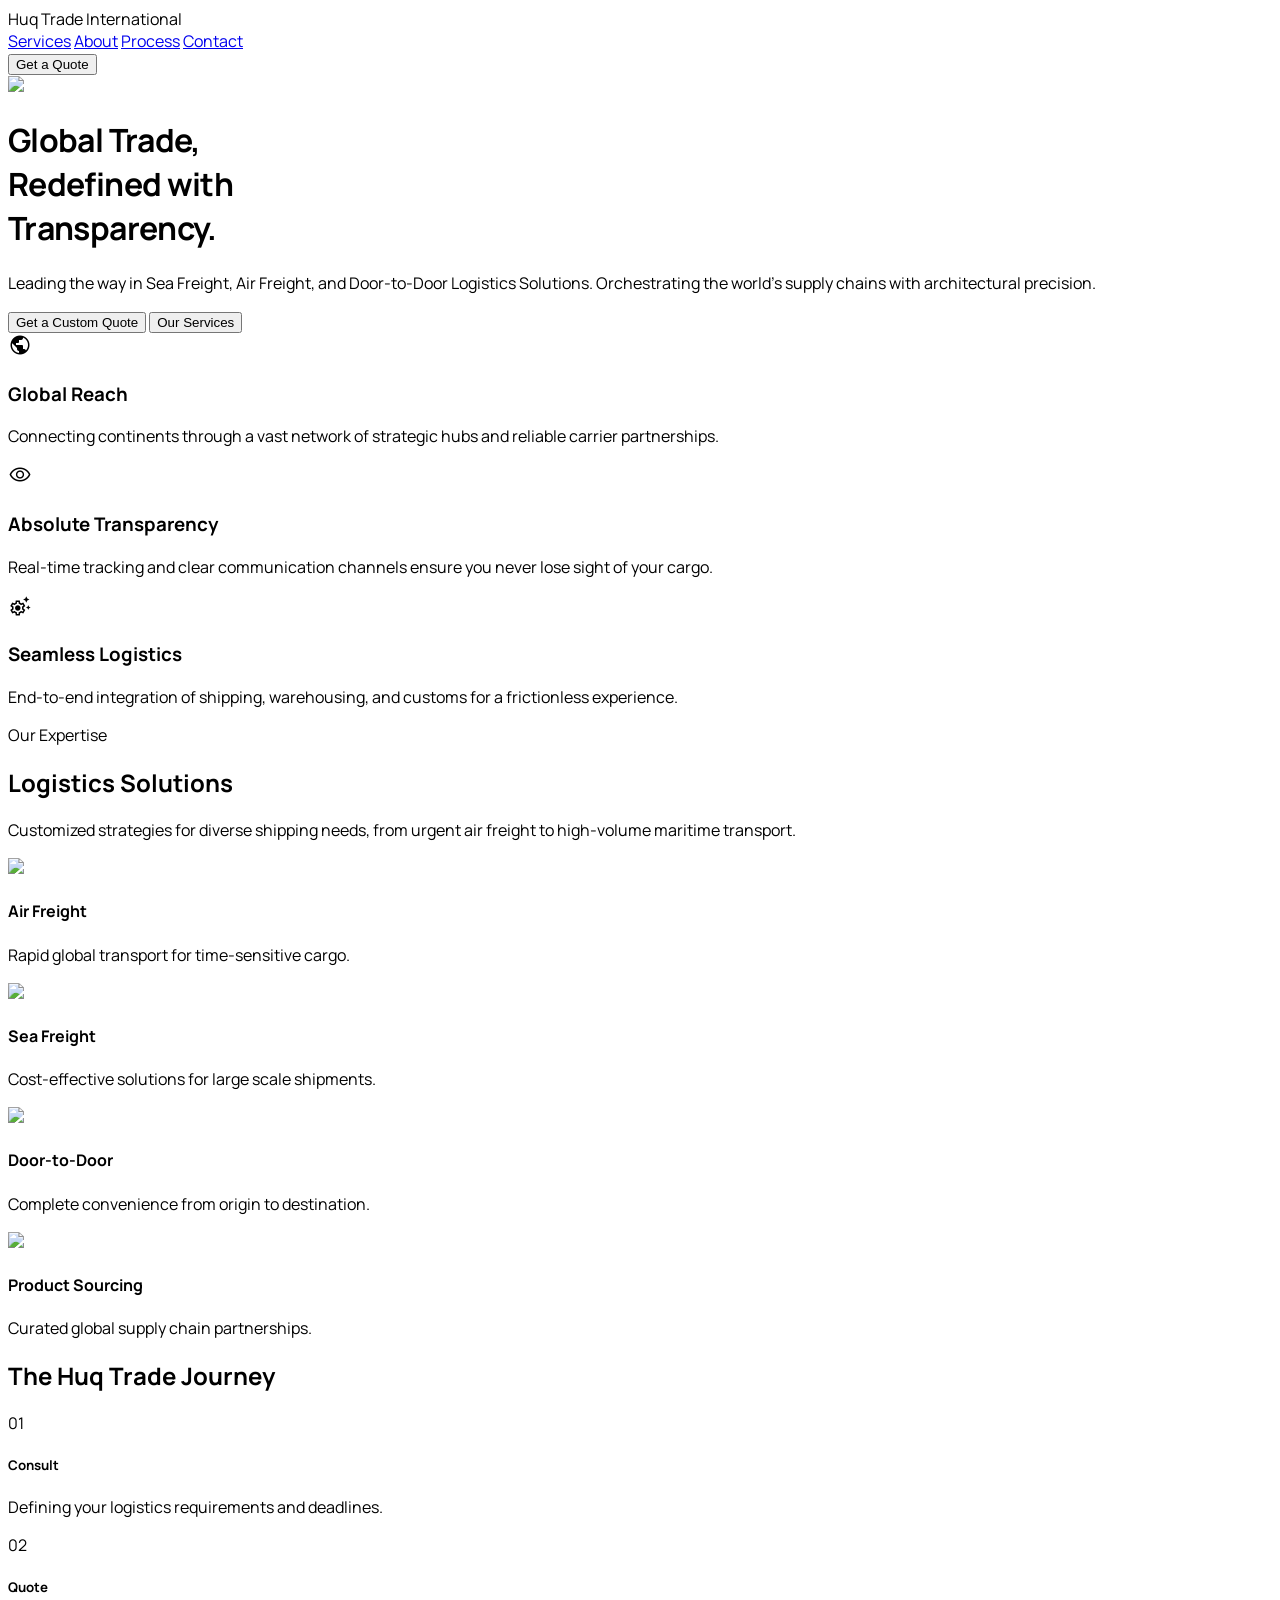
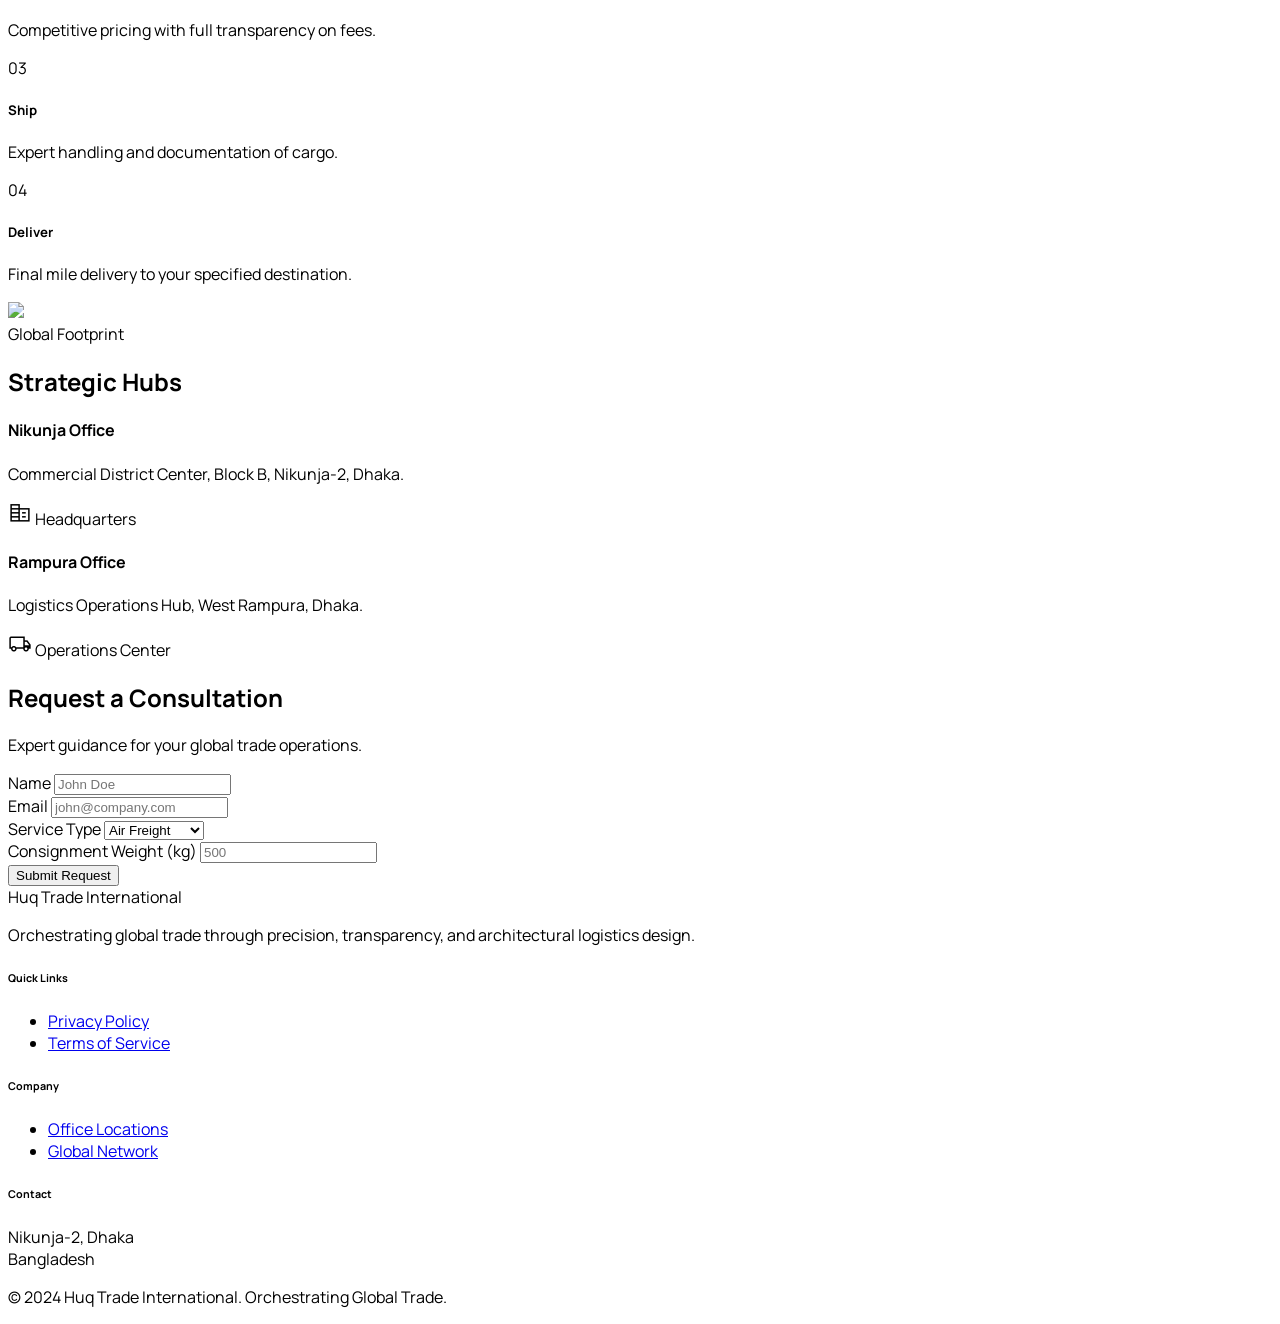
==== index.html @ 424cabda "renamed to index file" ====
<!DOCTYPE html>

<html class="light" lang="en"><head>
<meta charset="utf-8"/>
<meta content="width=device-width, initial-scale=1.0" name="viewport"/>
<title>Huq Trade International | Global Logistics &amp; Trading Solutions</title>
<link href="https://fonts.googleapis.com/css2?family=Manrope:wght@200;300;400;500;600;700;800&amp;display=swap" rel="stylesheet"/>
<link href="https://fonts.googleapis.com/css2?family=Material+Symbols+Outlined:wght,FILL@100..700,0..1&amp;display=swap" rel="stylesheet"/>
<link href="https://fonts.googleapis.com/css2?family=Material+Symbols+Outlined:wght,FILL@100..700,0..1&amp;display=swap" rel="stylesheet"/>
<script src="https://cdn.tailwindcss.com?plugins=forms,container-queries"></script>
<script id="tailwind-config">
        tailwind.config = {
            darkMode: "class",
            theme: {
                extend: {
                    "colors": {
                        "surface-bright": "#f6fafe",
                        "inverse-on-surface": "#edf1f5",
                        "secondary-fixed-dim": "#b9c7df",
                        "on-secondary": "#ffffff",
                        "surface-container-low": "#f0f4f8",
                        "on-background": "#171c1f",
                        "surface": "#f6fafe",
                        "outline-variant": "#c4c6cd",
                        "error-container": "#ffdad6",
                        "tertiary-fixed-dim": "#f7be1d",
                        "on-primary-fixed": "#071d31",
                        "on-tertiary-fixed-variant": "#5a4300",
                        "primary-fixed": "#d1e4ff",
                        "on-error-container": "#93000a",
                        "surface-container-high": "#e4e9ed",
                        "on-primary-fixed-variant": "#35485e",
                        "on-primary-container": "#72869e",
                        "surface-container": "#eaeef2",
                        "outline": "#74777d",
                        "secondary-fixed": "#d5e3fc",
                        "on-secondary-fixed-variant": "#3a485b",
                        "inverse-primary": "#b4c8e3",
                        "on-tertiary": "#ffffff",
                        "surface-dim": "#d6dade",
                        "on-surface-variant": "#43474d",
                        "primary": "#001529",
                        "surface-container-highest": "#dfe3e7",
                        "surface-variant": "#dfe3e7",
                        "secondary-container": "#d5e3fc",
                        "inverse-surface": "#2c3134",
                        "on-tertiary-container": "#a67e00",
                        "on-surface": "#171c1f",
                        "on-secondary-container": "#57657a",
                        "tertiary": "#f7be1d",
                        "on-error": "#ffffff",
                        "on-tertiary-fixed": "#251a00",
                        "tertiary-fixed": "#ffdf9a",
                        "surface-tint": "#4d6077",
                        "primary-container": "#071d31",
                        "tertiary-container": "#251a00",
                        "on-primary": "#ffffff",
                        "on-secondary-fixed": "#0d1c2e",
                        "primary-fixed-dim": "#b4c8e3",
                        "surface-container-lowest": "#ffffff",
                        "secondary": "#515f74",
                        "background": "#f6fafe",
                        "error": "#ba1a1a"
                    },
                    "borderRadius": {
                        "DEFAULT": "0.125rem",
                        "lg": "0.25rem",
                        "xl": "0.5rem",
                        "full": "0.75rem"
                    },
                    "fontFamily": {
                        "headline": ["Manrope"],
                        "body": ["Manrope"],
                        "label": ["Manrope"]
                    }
                },
            },
        }
    </script>
<style>
        body { font-family: 'Manrope', sans-serif; }
        .material-symbols-outlined {
            font-variation-settings: 'FILL' 0, 'wght' 300, 'GRAD' 0, 'opsz' 24;
        }
        .perspective-text {
            letter-spacing: -0.02em;
        }
        .glass-nav {
            backdrop-filter: blur(12px);
            -webkit-backdrop-filter: blur(12px);
        }
    </style>
</head>
<body class="bg-surface text-on-surface">
<!-- Top Navigation Bar -->
<nav class="fixed top-0 w-full z-50 bg-[#f6fafe]/80 backdrop-blur-md">
<div class="flex justify-between items-center px-12 py-4 w-full max-w-screen-2xl mx-auto">
<div class="text-xl font-bold tracking-tighter text-[#001529]">
                Huq Trade International
            </div>
<div class="hidden md:flex items-center gap-10">
<a class="font-manrope tracking-tight font-bold text-sm text-[#001529] border-b-2 border-[#f7be1d] pb-1" href="#">Services</a>
<a class="font-manrope tracking-tight font-medium text-sm text-[#43474d] hover:text-[#001529] transition-colors duration-300" href="#">About</a>
<a class="font-manrope tracking-tight font-medium text-sm text-[#43474d] hover:text-[#001529] transition-colors duration-300" href="#">Process</a>
<a class="font-manrope tracking-tight font-medium text-sm text-[#43474d] hover:text-[#001529] transition-colors duration-300" href="#">Contact</a>
</div>
<button class="bg-primary text-on-primary px-6 py-2.5 rounded-lg text-sm font-bold tracking-tight scale-95 active:opacity-80 transition-transform">
                Get a Quote
            </button>
</div>
</nav>
<!-- Hero Section -->
<header class="relative min-h-screen flex items-center pt-20 overflow-hidden bg-surface">
<div class="absolute inset-0 z-0">
<img class="w-full h-full object-cover opacity-15 grayscale" data-alt="wide-angle aerial view of a massive white cargo ship moving through calm turquoise ocean waters, minimalist composition with bright natural light" src="https://lh3.googleusercontent.com/aida-public/[base64]"/>
</div>
<div class="relative z-10 max-w-screen-2xl mx-auto px-12 w-full grid grid-cols-1 md:grid-cols-12 gap-8">
<div class="md:col-span-8">
<h1 class="text-6xl md:text-8xl font-extrabold text-primary perspective-text leading-[1.05] mb-8">
                    Global Trade,<br/>Redefined with<br/><span class="text-tertiary">Transparency.</span>
</h1>
<p class="text-xl text-on-surface-variant max-w-2xl font-light mb-12 leading-relaxed">
                    Leading the way in Sea Freight, Air Freight, and Door-to-Door Logistics Solutions. Orchestrating the world's supply chains with architectural precision.
                </p>
<div class="flex flex-wrap gap-4">
<button class="bg-primary text-on-primary px-8 py-4 rounded-lg font-bold text-sm tracking-widest uppercase hover:opacity-90 transition-all">
                        Get a Custom Quote
                    </button>
<button class="bg-surface-container-highest text-primary px-8 py-4 rounded-lg font-bold text-sm tracking-widest uppercase hover:bg-surface-container-high transition-all">
                        Our Services
                    </button>
</div>
</div>
</div>
</header>
<!-- Value Propositions -->
<section class="py-24 bg-surface-container-low">
<div class="max-w-screen-2xl mx-auto px-12">
<div class="grid grid-cols-1 md:grid-cols-3 gap-1">
<div class="bg-surface-container-lowest p-12 group hover:bg-surface-bright transition-colors duration-500">
<span class="material-symbols-outlined text-4xl text-tertiary mb-6" data-icon="public">public</span>
<h3 class="text-2xl font-bold text-primary mb-4">Global Reach</h3>
<p class="text-on-surface-variant font-light leading-relaxed">Connecting continents through a vast network of strategic hubs and reliable carrier partnerships.</p>
</div>
<div class="bg-surface-container-lowest p-12 group hover:bg-surface-bright transition-colors duration-500 border-x border-outline-variant/10">
<span class="material-symbols-outlined text-4xl text-tertiary mb-6" data-icon="visibility">visibility</span>
<h3 class="text-2xl font-bold text-primary mb-4">Absolute Transparency</h3>
<p class="text-on-surface-variant font-light leading-relaxed">Real-time tracking and clear communication channels ensure you never lose sight of your cargo.</p>
</div>
<div class="bg-surface-container-lowest p-12 group hover:bg-surface-bright transition-colors duration-500">
<span class="material-symbols-outlined text-4xl text-tertiary mb-6" data-icon="settings_suggest">settings_suggest</span>
<h3 class="text-2xl font-bold text-primary mb-4">Seamless Logistics</h3>
<p class="text-on-surface-variant font-light leading-relaxed">End-to-end integration of shipping, warehousing, and customs for a frictionless experience.</p>
</div>
</div>
</div>
</section>
<!-- Services Grid -->
<section class="py-32 bg-surface">
<div class="max-w-screen-2xl mx-auto px-12">
<div class="flex flex-col md:flex-row justify-between items-end mb-20 gap-8">
<div>
<span class="text-tertiary font-bold tracking-[0.2em] text-xs uppercase mb-4 block">Our Expertise</span>
<h2 class="text-5xl font-black text-primary tracking-tighter">Logistics Solutions</h2>
</div>
<p class="max-w-md text-on-surface-variant font-light">Customized strategies for diverse shipping needs, from urgent air freight to high-volume maritime transport.</p>
</div>
<div class="grid grid-cols-1 md:grid-cols-4 gap-6">
<!-- Air Freight -->
<div class="group relative overflow-hidden bg-surface-container-low rounded-lg h-[450px]">
<img class="absolute inset-0 w-full h-full object-cover transition-transform duration-700 group-hover:scale-110" data-alt="close-up of a commercial cargo airplane tail on a sunny tarmac with blue sky and soft lens flare" src="https://lh3.googleusercontent.com/aida-public/[base64]"/>
<div class="absolute inset-0 bg-gradient-to-t from-primary/90 via-primary/20 to-transparent p-8 flex flex-col justify-end">
<h4 class="text-2xl font-bold text-white mb-2">Air Freight</h4>
<p class="text-white/70 text-sm font-light mb-4">Rapid global transport for time-sensitive cargo.</p>
<div class="h-1 w-0 bg-tertiary transition-all duration-500 group-hover:w-full"></div>
</div>
</div>
<!-- Sea Freight -->
<div class="group relative overflow-hidden bg-surface-container-low rounded-lg h-[450px]">
<img class="absolute inset-0 w-full h-full object-cover transition-transform duration-700 group-hover:scale-110" data-alt="neatly stacked colorful shipping containers at a port under bright afternoon sunlight" src="https://lh3.googleusercontent.com/aida-public/[base64]"/>
<div class="absolute inset-0 bg-gradient-to-t from-primary/90 via-primary/20 to-transparent p-8 flex flex-col justify-end">
<h4 class="text-2xl font-bold text-white mb-2">Sea Freight</h4>
<p class="text-white/70 text-sm font-light mb-4">Cost-effective solutions for large scale shipments.</p>
<div class="h-1 w-0 bg-tertiary transition-all duration-500 group-hover:w-full"></div>
</div>
</div>
<!-- Door-to-Door -->
<div class="group relative overflow-hidden bg-surface-container-low rounded-lg h-[450px]">
<img class="absolute inset-0 w-full h-full object-cover transition-transform duration-700 group-hover:scale-110" data-alt="clean white delivery truck driving on an open highway during sunrise with long shadows" src="https://lh3.googleusercontent.com/aida-public/[base64]"/>
<div class="absolute inset-0 bg-gradient-to-t from-primary/90 via-primary/20 to-transparent p-8 flex flex-col justify-end">
<h4 class="text-2xl font-bold text-white mb-2">Door-to-Door</h4>
<p class="text-white/70 text-sm font-light mb-4">Complete convenience from origin to destination.</p>
<div class="h-1 w-0 bg-tertiary transition-all duration-500 group-hover:w-full"></div>
</div>
</div>
<!-- Product Sourcing -->
<div class="group relative overflow-hidden bg-surface-container-low rounded-lg h-[450px]">
<img class="absolute inset-0 w-full h-full object-cover transition-transform duration-700 group-hover:scale-110" data-alt="neatly organized industrial warehouse with high shelves and soft overhead lighting" src="https://lh3.googleusercontent.com/aida-public/[base64]"/>
<div class="absolute inset-0 bg-gradient-to-t from-primary/90 via-primary/20 to-transparent p-8 flex flex-col justify-end">
<h4 class="text-2xl font-bold text-white mb-2">Product Sourcing</h4>
<p class="text-white/70 text-sm font-light mb-4">Curated global supply chain partnerships.</p>
<div class="h-1 w-0 bg-tertiary transition-all duration-500 group-hover:w-full"></div>
</div>
</div>
</div>
</div>
</section>
<!-- Process Section -->
<section class="py-32 bg-surface-container-low">
<div class="max-w-screen-2xl mx-auto px-12">
<h2 class="text-4xl font-black text-primary mb-16 text-center">The Huq Trade Journey</h2>
<div class="relative grid grid-cols-1 md:grid-cols-4 gap-8">
<!-- Step 1 -->
<div class="relative z-10 text-center">
<div class="w-16 h-16 bg-primary text-white flex items-center justify-center text-xl font-bold rounded-lg mx-auto mb-6">01</div>
<h5 class="text-xl font-bold text-primary mb-2 uppercase tracking-wide">Consult</h5>
<p class="text-sm text-on-surface-variant font-light">Defining your logistics requirements and deadlines.</p>
</div>
<!-- Step 2 -->
<div class="relative z-10 text-center">
<div class="w-16 h-16 bg-primary text-white flex items-center justify-center text-xl font-bold rounded-lg mx-auto mb-6">02</div>
<h5 class="text-xl font-bold text-primary mb-2 uppercase tracking-wide">Quote</h5>
<p class="text-sm text-on-surface-variant font-light">Competitive pricing with full transparency on fees.</p>
</div>
<!-- Step 3 -->
<div class="relative z-10 text-center">
<div class="w-16 h-16 bg-primary text-white flex items-center justify-center text-xl font-bold rounded-lg mx-auto mb-6">03</div>
<h5 class="text-xl font-bold text-primary mb-2 uppercase tracking-wide">Ship</h5>
<p class="text-sm text-on-surface-variant font-light">Expert handling and documentation of cargo.</p>
</div>
<!-- Step 4 -->
<div class="relative z-10 text-center">
<div class="w-16 h-16 bg-primary text-white flex items-center justify-center text-xl font-bold rounded-lg mx-auto mb-6">04</div>
<h5 class="text-xl font-bold text-primary mb-2 uppercase tracking-wide">Deliver</h5>
<p class="text-sm text-on-surface-variant font-light">Final mile delivery to your specified destination.</p>
</div>
<!-- Progress Line -->
<div class="hidden md:block absolute top-8 left-1/2 -translate-x-1/2 w-4/5 h-px bg-outline-variant/30 z-0"></div>
</div>
</div>
</section>
<!-- Strategic Hubs -->
<section class="py-32 bg-surface">
<div class="max-w-screen-2xl mx-auto px-12 grid grid-cols-1 md:grid-cols-2 gap-16 items-center">
<div class="order-2 md:order-1">
<img class="rounded-lg shadow-2xl grayscale hover:grayscale-0 transition-all duration-1000" data-alt="contemporary architectural skyscraper with blue glass windows reflecting the sky, sharp lines and high-end corporate feel" src="https://lh3.googleusercontent.com/aida-public/[base64]"/>
</div>
<div class="order-1 md:order-2">
<span class="text-tertiary font-bold tracking-[0.2em] text-xs uppercase mb-4 block">Global Footprint</span>
<h2 class="text-5xl font-black text-primary mb-10 leading-tight">Strategic Hubs</h2>
<div class="space-y-12">
<div class="bg-surface-container-low p-8 rounded-lg">
<h4 class="text-2xl font-bold text-primary mb-3">Nikunja Office</h4>
<p class="text-on-surface-variant font-light mb-4">Commercial District Center, Block B, Nikunja-2, Dhaka.</p>
<div class="flex items-center gap-4 text-sm font-bold text-primary uppercase tracking-widest">
<span class="material-symbols-outlined text-tertiary" data-icon="corporate_fare">corporate_fare</span>
                            Headquarters
                        </div>
</div>
<div class="bg-surface-container-low p-8 rounded-lg">
<h4 class="text-2xl font-bold text-primary mb-3">Rampura Office</h4>
<p class="text-on-surface-variant font-light mb-4">Logistics Operations Hub, West Rampura, Dhaka.</p>
<div class="flex items-center gap-4 text-sm font-bold text-primary uppercase tracking-widest">
<span class="material-symbols-outlined text-tertiary" data-icon="local_shipping">local_shipping</span>
                            Operations Center
                        </div>
</div>
</div>
</div>
</div>
</section>
<!-- Contact Section -->
<section class="py-32 bg-surface-container-low">
<div class="max-w-4xl mx-auto px-12">
<div class="bg-surface-container-lowest p-16 rounded-lg shadow-xl">
<div class="text-center mb-12">
<h2 class="text-4xl font-black text-primary mb-4">Request a Consultation</h2>
<p class="text-on-surface-variant font-light">Expert guidance for your global trade operations.</p>
</div>
<form class="grid grid-cols-1 md:grid-cols-2 gap-8">
<div class="space-y-2">
<label class="text-xs font-bold uppercase tracking-widest text-on-surface-variant">Name</label>
<input class="w-full bg-surface-container-low border-0 border-b border-outline-variant/20 focus:ring-0 focus:border-tertiary p-4 transition-all" placeholder="John Doe" type="text"/>
</div>
<div class="space-y-2">
<label class="text-xs font-bold uppercase tracking-widest text-on-surface-variant">Email</label>
<input class="w-full bg-surface-container-low border-0 border-b border-outline-variant/20 focus:ring-0 focus:border-tertiary p-4 transition-all" placeholder="john@company.com" type="email"/>
</div>
<div class="space-y-2">
<label class="text-xs font-bold uppercase tracking-widest text-on-surface-variant">Service Type</label>
<select class="w-full bg-surface-container-low border-0 border-b border-outline-variant/20 focus:ring-0 focus:border-tertiary p-4 transition-all">
<option>Air Freight</option>
<option>Sea Freight</option>
<option>Door-to-Door</option>
</select>
</div>
<div class="space-y-2">
<label class="text-xs font-bold uppercase tracking-widest text-on-surface-variant">Consignment Weight (kg)</label>
<input class="w-full bg-surface-container-low border-0 border-b border-outline-variant/20 focus:ring-0 focus:border-tertiary p-4 transition-all" placeholder="500" type="number"/>
</div>
<div class="md:col-span-2 pt-6">
<button class="w-full bg-primary text-tertiary py-5 rounded-lg font-black text-lg tracking-[0.2em] uppercase hover:bg-primary/95 transition-all" type="submit">
                            Submit Request
                        </button>
</div>
</form>
</div>
</div>
</section>
<!-- Footer -->
<footer class="bg-[#f0f4f8] dark:bg-[#071d31] w-full py-16 px-12">
<div class="grid grid-cols-1 md:grid-cols-4 gap-12 max-w-screen-2xl mx-auto">
<div class="md:col-span-1">
<div class="text-lg font-black text-[#001529] dark:text-[#f7be1d] mb-6">Huq Trade International</div>
<p class="text-[#43474d] dark:text-[#c4c6cd] font-manrope text-sm leading-relaxed">
                    Orchestrating global trade through precision, transparency, and architectural logistics design.
                </p>
</div>
<div>
<h6 class="text-[#001529] dark:text-[#f6fafe] font-manrope text-sm uppercase tracking-widest font-bold mb-6">Quick Links</h6>
<ul class="space-y-4">
<li><a class="text-[#43474d] dark:text-[#c4c6cd] font-manrope text-sm uppercase tracking-widest hover:text-[#001529] dark:hover:text-white transition-all" href="#">Privacy Policy</a></li>
<li><a class="text-[#43474d] dark:text-[#c4c6cd] font-manrope text-sm uppercase tracking-widest hover:text-[#001529] dark:hover:text-white transition-all" href="#">Terms of Service</a></li>
</ul>
</div>
<div>
<h6 class="text-[#001529] dark:text-[#f6fafe] font-manrope text-sm uppercase tracking-widest font-bold mb-6">Company</h6>
<ul class="space-y-4">
<li><a class="text-[#43474d] dark:text-[#c4c6cd] font-manrope text-sm uppercase tracking-widest hover:text-[#001529] dark:hover:text-white transition-all" href="#">Office Locations</a></li>
<li><a class="text-[#43474d] dark:text-[#c4c6cd] font-manrope text-sm uppercase tracking-widest hover:text-[#001529] dark:hover:text-white transition-all" href="#">Global Network</a></li>
</ul>
</div>
<div>
<h6 class="text-[#001529] dark:text-[#f6fafe] font-manrope text-sm uppercase tracking-widest font-bold mb-6">Contact</h6>
<p class="text-[#43474d] dark:text-[#c4c6cd] font-manrope text-sm uppercase tracking-widest">
                    Nikunja-2, Dhaka<br/>
                    Bangladesh
                </p>
</div>
</div>
<div class="max-w-screen-2xl mx-auto border-t border-outline-variant/10 mt-16 pt-8 text-center md:text-left">
<p class="text-[#43474d] dark:text-[#c4c6cd] font-manrope text-sm uppercase tracking-widest">© 2024 Huq Trade International. Orchestrating Global Trade.</p>
</div>
</footer>
</body></html>
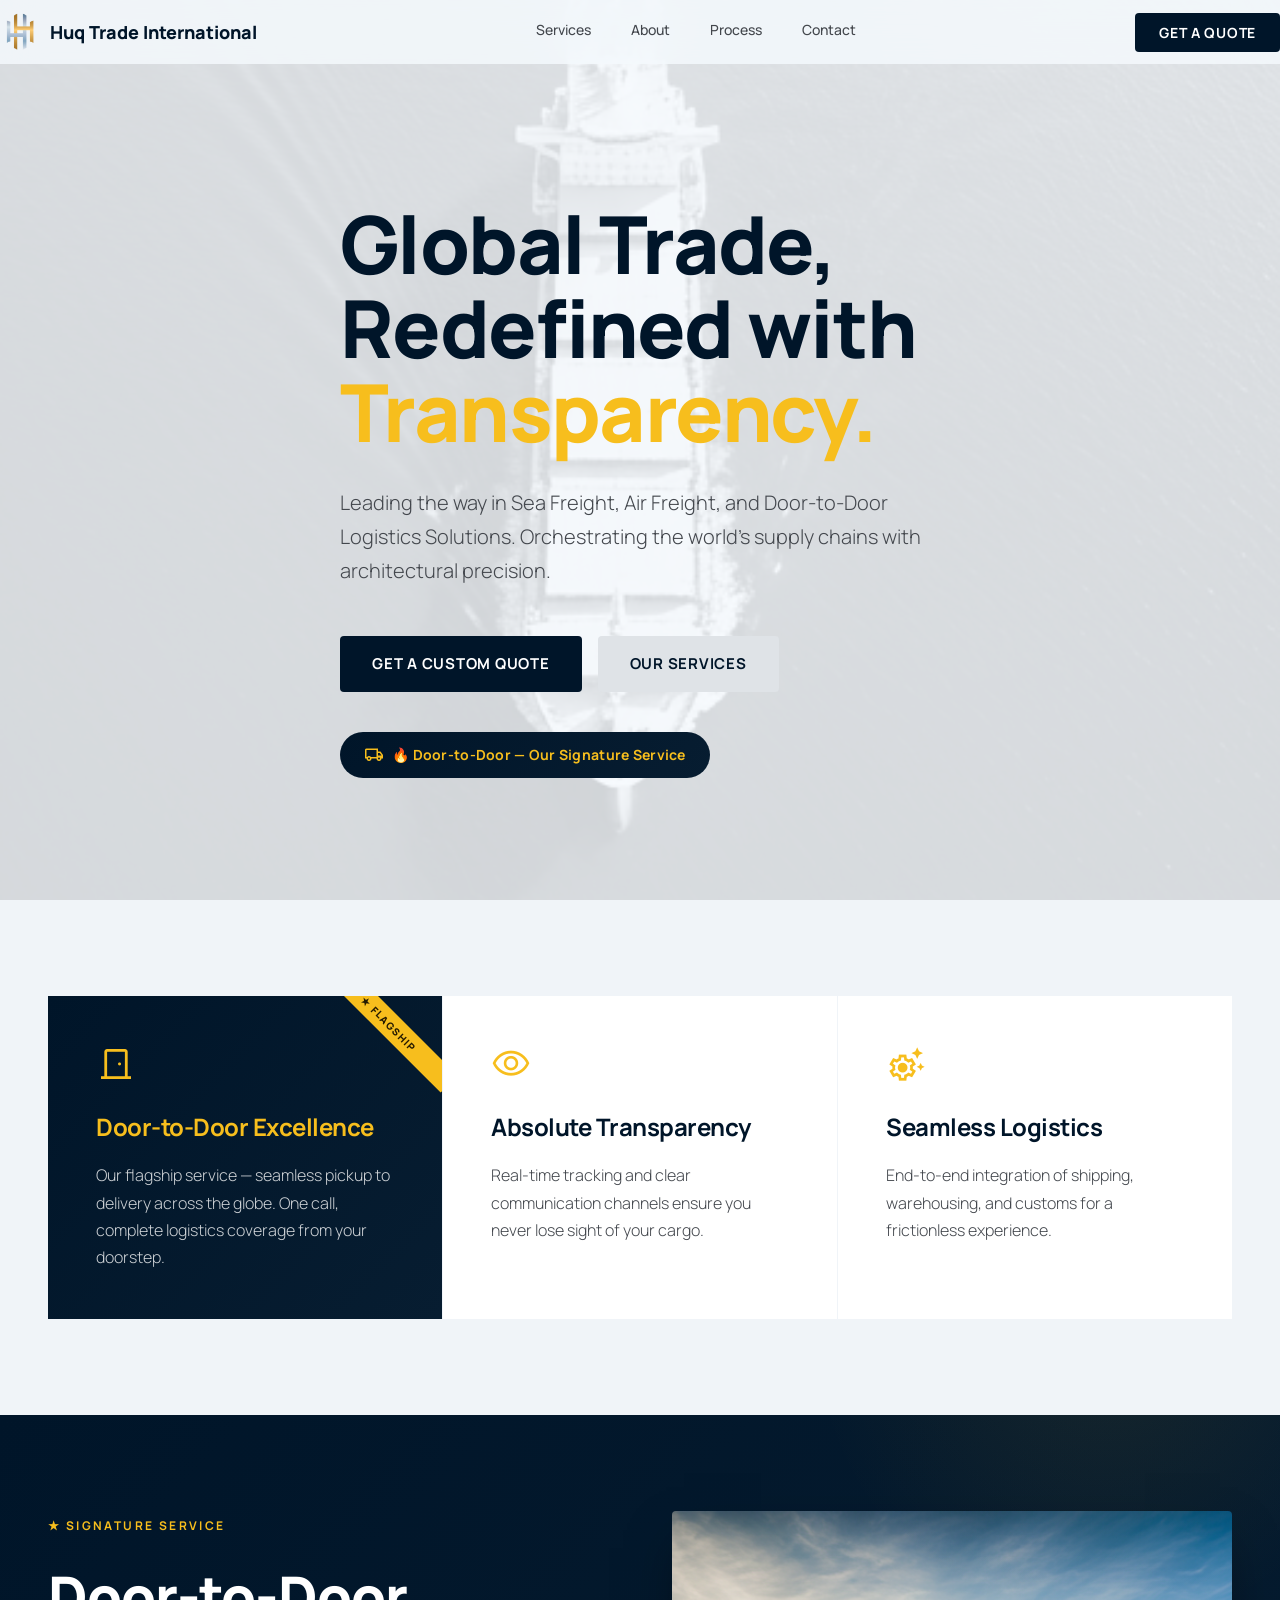
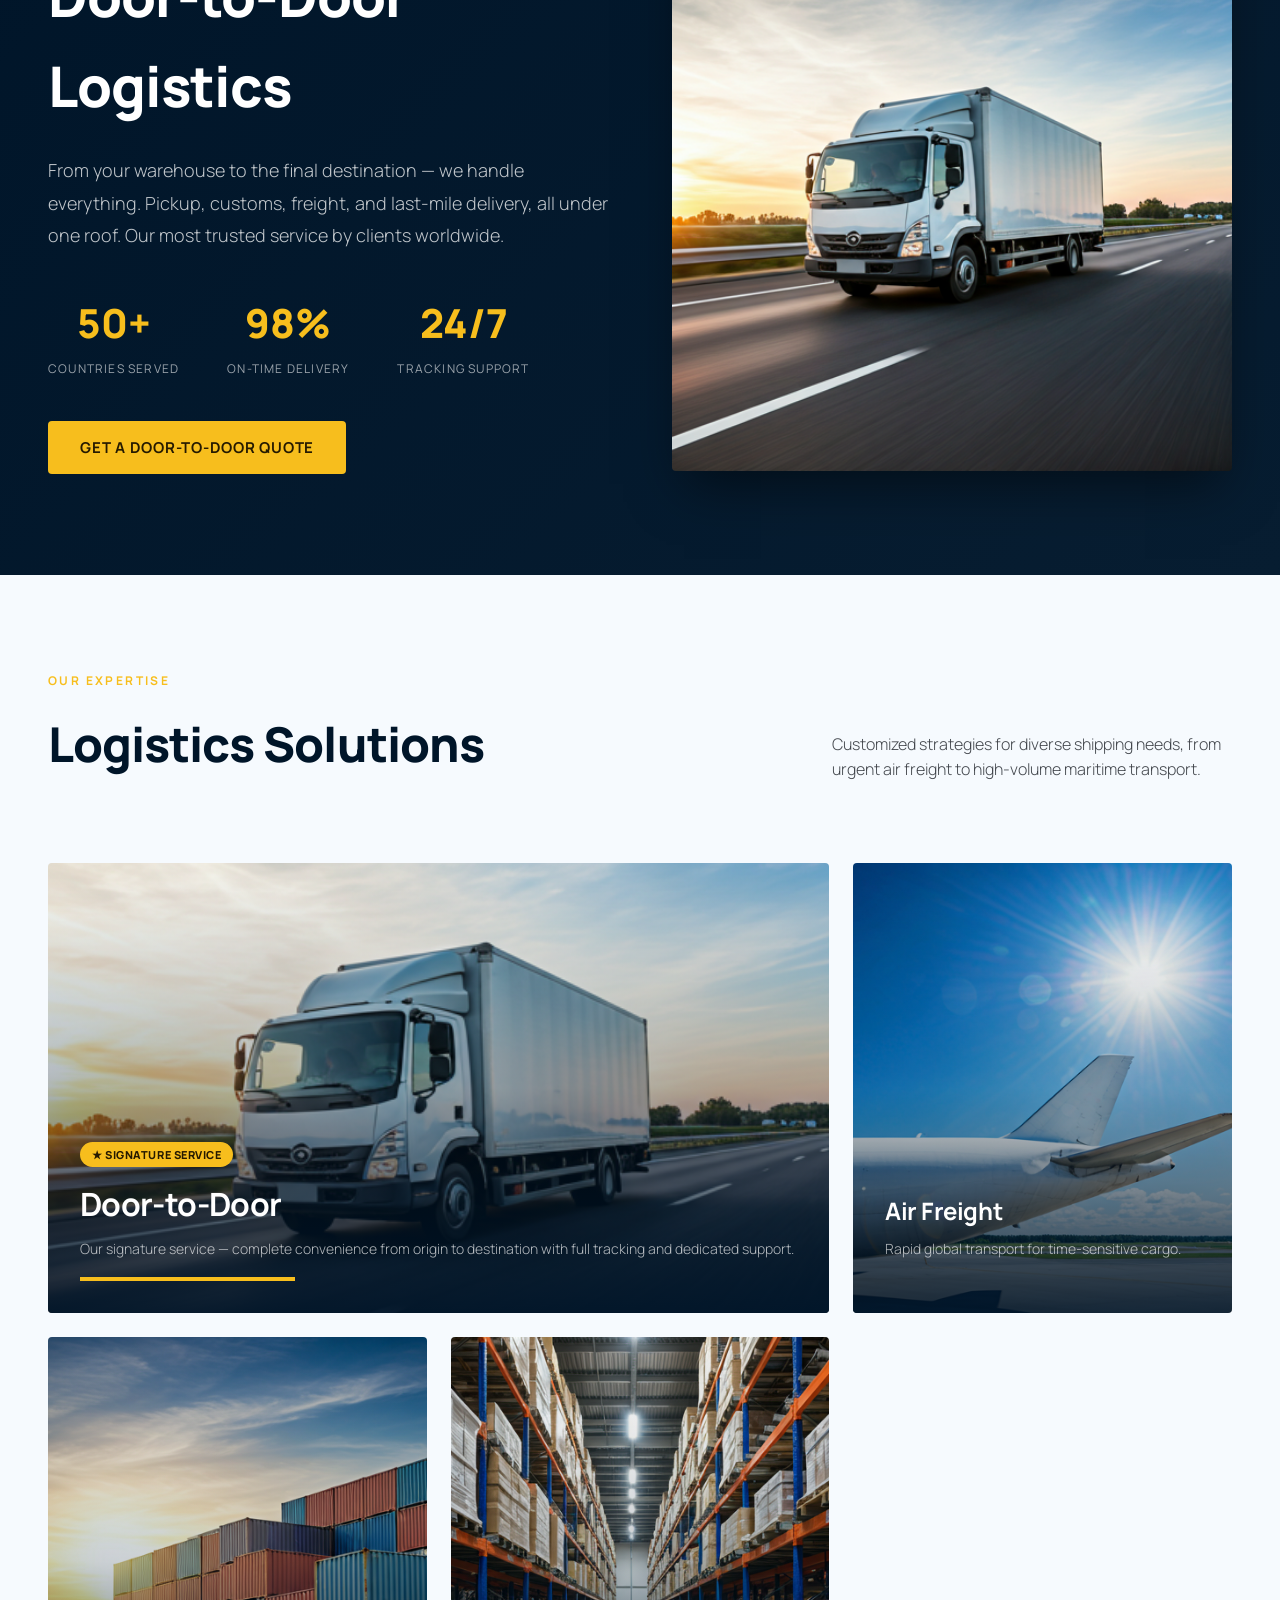
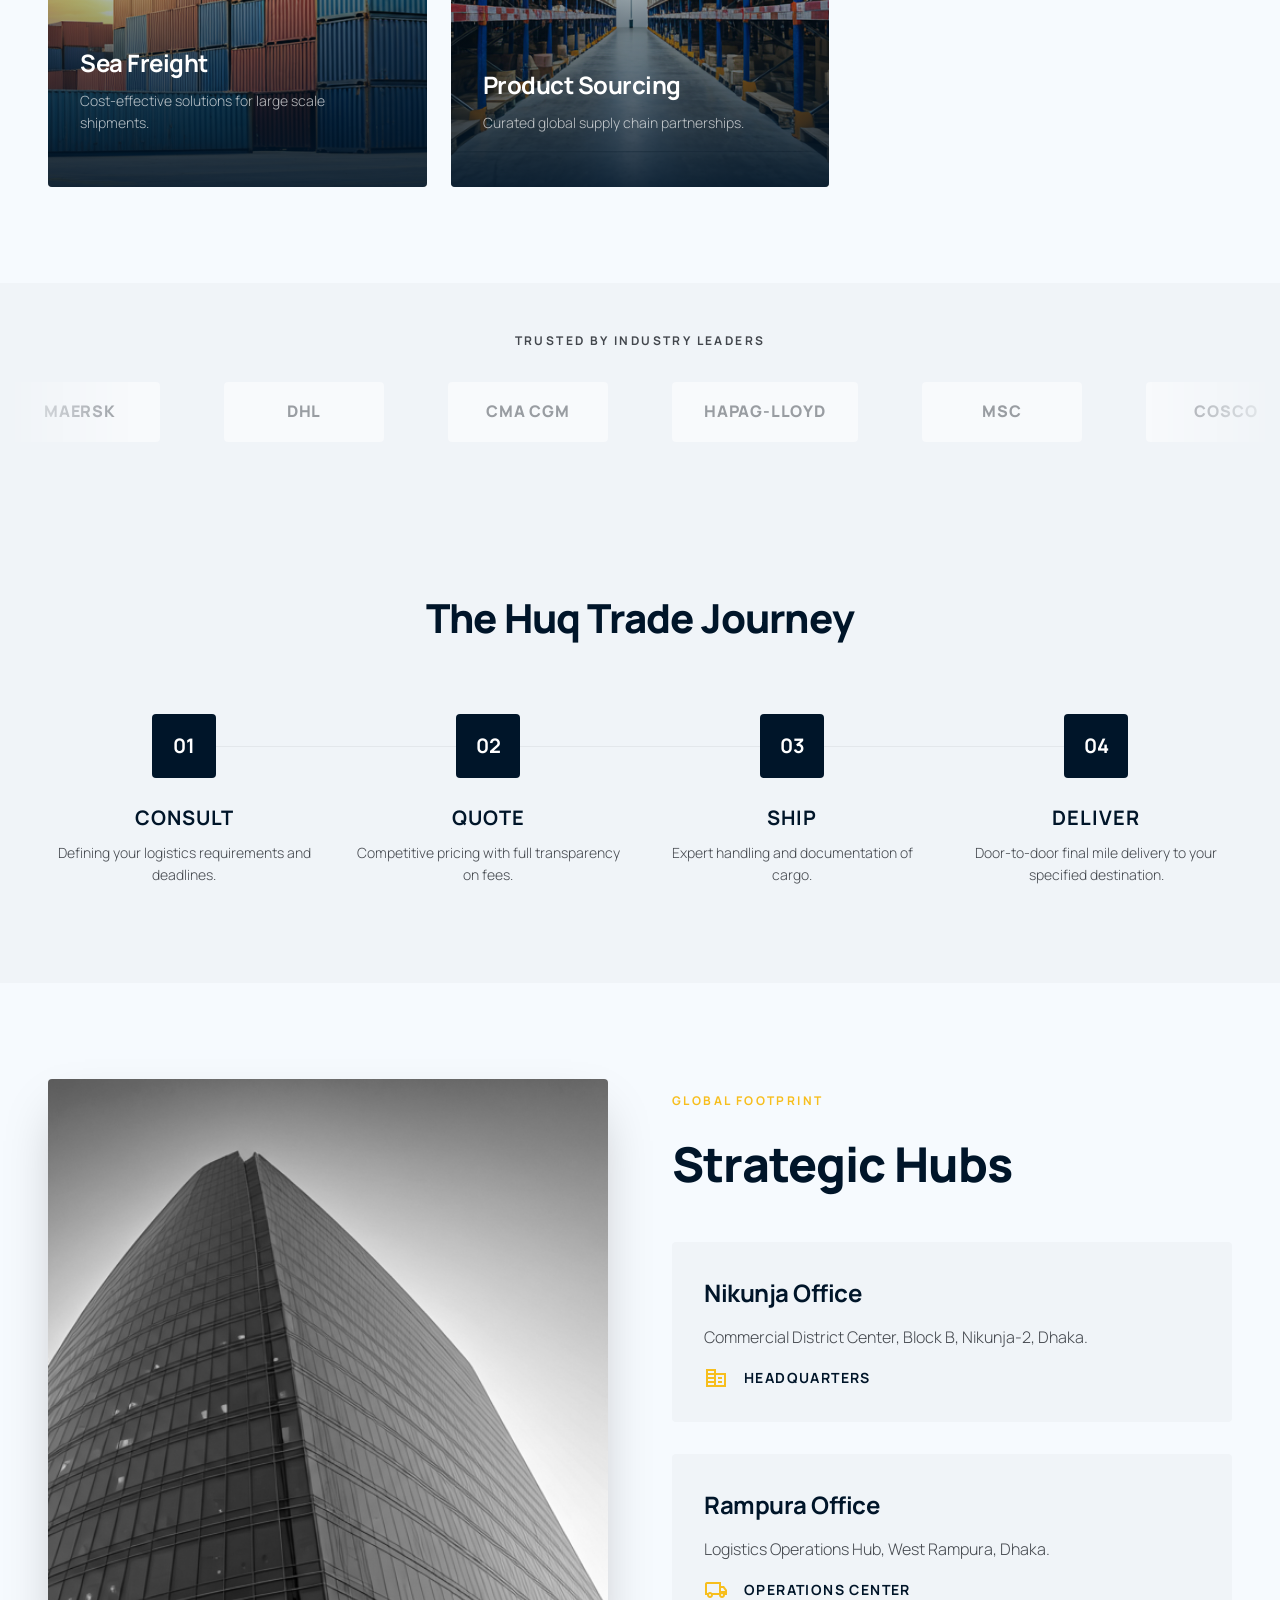
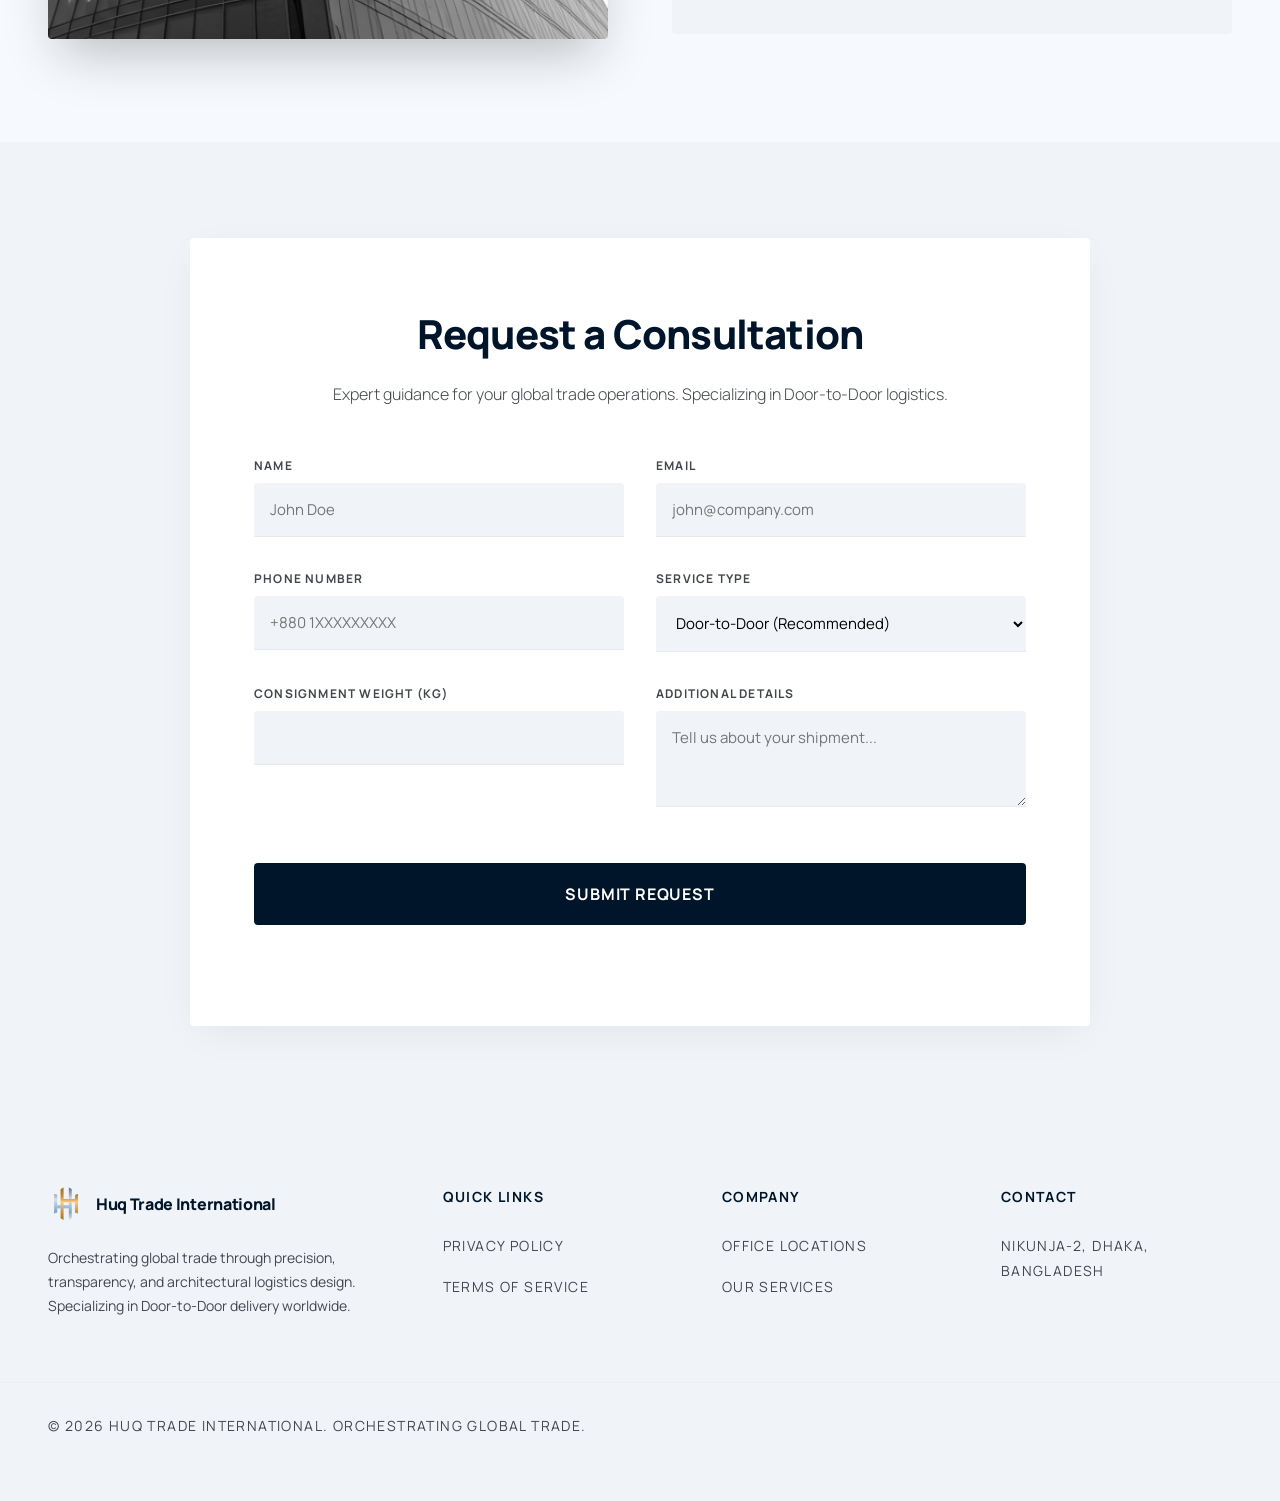
==== commit cff7d686: "refactor: modularize codebase by extracting styles and scripts into external files and implementing " ====
--- a/index.html
+++ b/index.html
@@ -1,345 +1,227 @@
 <!DOCTYPE html>
-
-<html class="light" lang="en"><head>
-<meta charset="utf-8"/>
-<meta content="width=device-width, initial-scale=1.0" name="viewport"/>
-<title>Huq Trade International | Global Logistics &amp; Trading Solutions</title>
-<link href="https://fonts.googleapis.com/css2?family=Manrope:wght@200;300;400;500;600;700;800&amp;display=swap" rel="stylesheet"/>
-<link href="https://fonts.googleapis.com/css2?family=Material+Symbols+Outlined:wght,FILL@100..700,0..1&amp;display=swap" rel="stylesheet"/>
-<link href="https://fonts.googleapis.com/css2?family=Material+Symbols+Outlined:wght,FILL@100..700,0..1&amp;display=swap" rel="stylesheet"/>
-<script src="https://cdn.tailwindcss.com?plugins=forms,container-queries"></script>
-<script id="tailwind-config">
-        tailwind.config = {
-            darkMode: "class",
-            theme: {
-                extend: {
-                    "colors": {
-                        "surface-bright": "#f6fafe",
-                        "inverse-on-surface": "#edf1f5",
-                        "secondary-fixed-dim": "#b9c7df",
-                        "on-secondary": "#ffffff",
-                        "surface-container-low": "#f0f4f8",
-                        "on-background": "#171c1f",
-                        "surface": "#f6fafe",
-                        "outline-variant": "#c4c6cd",
-                        "error-container": "#ffdad6",
-                        "tertiary-fixed-dim": "#f7be1d",
-                        "on-primary-fixed": "#071d31",
-                        "on-tertiary-fixed-variant": "#5a4300",
-                        "primary-fixed": "#d1e4ff",
-                        "on-error-container": "#93000a",
-                        "surface-container-high": "#e4e9ed",
-                        "on-primary-fixed-variant": "#35485e",
-                        "on-primary-container": "#72869e",
-                        "surface-container": "#eaeef2",
-                        "outline": "#74777d",
-                        "secondary-fixed": "#d5e3fc",
-                        "on-secondary-fixed-variant": "#3a485b",
-                        "inverse-primary": "#b4c8e3",
-                        "on-tertiary": "#ffffff",
-                        "surface-dim": "#d6dade",
-                        "on-surface-variant": "#43474d",
-                        "primary": "#001529",
-                        "surface-container-highest": "#dfe3e7",
-                        "surface-variant": "#dfe3e7",
-                        "secondary-container": "#d5e3fc",
-                        "inverse-surface": "#2c3134",
-                        "on-tertiary-container": "#a67e00",
-                        "on-surface": "#171c1f",
-                        "on-secondary-container": "#57657a",
-                        "tertiary": "#f7be1d",
-                        "on-error": "#ffffff",
-                        "on-tertiary-fixed": "#251a00",
-                        "tertiary-fixed": "#ffdf9a",
-                        "surface-tint": "#4d6077",
-                        "primary-container": "#071d31",
-                        "tertiary-container": "#251a00",
-                        "on-primary": "#ffffff",
-                        "on-secondary-fixed": "#0d1c2e",
-                        "primary-fixed-dim": "#b4c8e3",
-                        "surface-container-lowest": "#ffffff",
-                        "secondary": "#515f74",
-                        "background": "#f6fafe",
-                        "error": "#ba1a1a"
-                    },
-                    "borderRadius": {
-                        "DEFAULT": "0.125rem",
-                        "lg": "0.25rem",
-                        "xl": "0.5rem",
-                        "full": "0.75rem"
-                    },
-                    "fontFamily": {
-                        "headline": ["Manrope"],
-                        "body": ["Manrope"],
-                        "label": ["Manrope"]
-                    }
-                },
-            },
-        }
-    </script>
-<style>
-        body { font-family: 'Manrope', sans-serif; }
-        .material-symbols-outlined {
-            font-variation-settings: 'FILL' 0, 'wght' 300, 'GRAD' 0, 'opsz' 24;
-        }
-        .perspective-text {
-            letter-spacing: -0.02em;
-        }
-        .glass-nav {
-            backdrop-filter: blur(12px);
-            -webkit-backdrop-filter: blur(12px);
-        }
-    </style>
+<html lang="en">
+<head>
+    <meta charset="utf-8">
+    <meta name="viewport" content="width=device-width, initial-scale=1.0">
+    <meta name="description" content="Huq Trade International — Global Logistics & Trading Solutions specializing in Door-to-Door delivery, Sea Freight, Air Freight, and Product Sourcing.">
+    <title>Huq Trade International | Global Logistics & Trading Solutions</title>
+    <!-- Fonts -->
+    <link href="https://fonts.googleapis.com/css2?family=Manrope:wght@200;300;400;500;600;700;800&display=swap" rel="stylesheet">
+    <link href="https://fonts.googleapis.com/css2?family=Material+Symbols+Outlined:wght,FILL@100..700,0..1&display=swap" rel="stylesheet">
+    <!-- Favicon -->
+    <link rel="icon" type="image/png" href="assets/images/logo.png">
+    <!-- Styles -->
+    <link rel="stylesheet" href="style.css">
 </head>
-<body class="bg-surface text-on-surface">
-<!-- Top Navigation Bar -->
-<nav class="fixed top-0 w-full z-50 bg-[#f6fafe]/80 backdrop-blur-md">
-<div class="flex justify-between items-center px-12 py-4 w-full max-w-screen-2xl mx-auto">
-<div class="text-xl font-bold tracking-tighter text-[#001529]">
-                Huq Trade International
-            </div>
-<div class="hidden md:flex items-center gap-10">
-<a class="font-manrope tracking-tight font-bold text-sm text-[#001529] border-b-2 border-[#f7be1d] pb-1" href="#">Services</a>
-<a class="font-manrope tracking-tight font-medium text-sm text-[#43474d] hover:text-[#001529] transition-colors duration-300" href="#">About</a>
-<a class="font-manrope tracking-tight font-medium text-sm text-[#43474d] hover:text-[#001529] transition-colors duration-300" href="#">Process</a>
-<a class="font-manrope tracking-tight font-medium text-sm text-[#43474d] hover:text-[#001529] transition-colors duration-300" href="#">Contact</a>
-</div>
-<button class="bg-primary text-on-primary px-6 py-2.5 rounded-lg text-sm font-bold tracking-tight scale-95 active:opacity-80 transition-transform">
-                Get a Quote
+<body>
+
+    <!-- Navigation -->
+    <nav>
+        <div class="container nav-content">
+            <a href="#" class="nav-logo">
+                <img src="assets/images/logo.png" alt="Huq Trade Logo" class="nav-logo-img">
+                <span data-content="company-name">Huq Trade International</span>
+            </a>
+            <div class="nav-links">
+                <!-- Populated by JS -->
+            </div>
+            <button class="mobile-menu-toggle" aria-label="Toggle menu">
+                <span class="material-symbols-outlined">menu</span>
             </button>
-</div>
-</nav>
-<!-- Hero Section -->
-<header class="relative min-h-screen flex items-center pt-20 overflow-hidden bg-surface">
-<div class="absolute inset-0 z-0">
-<img class="w-full h-full object-cover opacity-15 grayscale" data-alt="wide-angle aerial view of a massive white cargo ship moving through calm turquoise ocean waters, minimalist composition with bright natural light" src="https://lh3.googleusercontent.com/aida-public/[base64]"/>
-</div>
-<div class="relative z-10 max-w-screen-2xl mx-auto px-12 w-full grid grid-cols-1 md:grid-cols-12 gap-8">
-<div class="md:col-span-8">
-<h1 class="text-6xl md:text-8xl font-extrabold text-primary perspective-text leading-[1.05] mb-8">
-                    Global Trade,<br/>Redefined with<br/><span class="text-tertiary">Transparency.</span>
-</h1>
-<p class="text-xl text-on-surface-variant max-w-2xl font-light mb-12 leading-relaxed">
-                    Leading the way in Sea Freight, Air Freight, and Door-to-Door Logistics Solutions. Orchestrating the world's supply chains with architectural precision.
-                </p>
-<div class="flex flex-wrap gap-4">
-<button class="bg-primary text-on-primary px-8 py-4 rounded-lg font-bold text-sm tracking-widest uppercase hover:opacity-90 transition-all">
-                        Get a Custom Quote
-                    </button>
-<button class="bg-surface-container-highest text-primary px-8 py-4 rounded-lg font-bold text-sm tracking-widest uppercase hover:bg-surface-container-high transition-all">
-                        Our Services
-                    </button>
-</div>
-</div>
-</div>
-</header>
-<!-- Value Propositions -->
-<section class="py-24 bg-surface-container-low">
-<div class="max-w-screen-2xl mx-auto px-12">
-<div class="grid grid-cols-1 md:grid-cols-3 gap-1">
-<div class="bg-surface-container-lowest p-12 group hover:bg-surface-bright transition-colors duration-500">
-<span class="material-symbols-outlined text-4xl text-tertiary mb-6" data-icon="public">public</span>
-<h3 class="text-2xl font-bold text-primary mb-4">Global Reach</h3>
-<p class="text-on-surface-variant font-light leading-relaxed">Connecting continents through a vast network of strategic hubs and reliable carrier partnerships.</p>
-</div>
-<div class="bg-surface-container-lowest p-12 group hover:bg-surface-bright transition-colors duration-500 border-x border-outline-variant/10">
-<span class="material-symbols-outlined text-4xl text-tertiary mb-6" data-icon="visibility">visibility</span>
-<h3 class="text-2xl font-bold text-primary mb-4">Absolute Transparency</h3>
-<p class="text-on-surface-variant font-light leading-relaxed">Real-time tracking and clear communication channels ensure you never lose sight of your cargo.</p>
-</div>
-<div class="bg-surface-container-lowest p-12 group hover:bg-surface-bright transition-colors duration-500">
-<span class="material-symbols-outlined text-4xl text-tertiary mb-6" data-icon="settings_suggest">settings_suggest</span>
-<h3 class="text-2xl font-bold text-primary mb-4">Seamless Logistics</h3>
-<p class="text-on-surface-variant font-light leading-relaxed">End-to-end integration of shipping, warehousing, and customs for a frictionless experience.</p>
-</div>
-</div>
-</div>
-</section>
-<!-- Services Grid -->
-<section class="py-32 bg-surface">
-<div class="max-w-screen-2xl mx-auto px-12">
-<div class="flex flex-col md:flex-row justify-between items-end mb-20 gap-8">
-<div>
-<span class="text-tertiary font-bold tracking-[0.2em] text-xs uppercase mb-4 block">Our Expertise</span>
-<h2 class="text-5xl font-black text-primary tracking-tighter">Logistics Solutions</h2>
-</div>
-<p class="max-w-md text-on-surface-variant font-light">Customized strategies for diverse shipping needs, from urgent air freight to high-volume maritime transport.</p>
-</div>
-<div class="grid grid-cols-1 md:grid-cols-4 gap-6">
-<!-- Air Freight -->
-<div class="group relative overflow-hidden bg-surface-container-low rounded-lg h-[450px]">
-<img class="absolute inset-0 w-full h-full object-cover transition-transform duration-700 group-hover:scale-110" data-alt="close-up of a commercial cargo airplane tail on a sunny tarmac with blue sky and soft lens flare" src="https://lh3.googleusercontent.com/aida-public/[base64]"/>
-<div class="absolute inset-0 bg-gradient-to-t from-primary/90 via-primary/20 to-transparent p-8 flex flex-col justify-end">
-<h4 class="text-2xl font-bold text-white mb-2">Air Freight</h4>
-<p class="text-white/70 text-sm font-light mb-4">Rapid global transport for time-sensitive cargo.</p>
-<div class="h-1 w-0 bg-tertiary transition-all duration-500 group-hover:w-full"></div>
-</div>
-</div>
-<!-- Sea Freight -->
-<div class="group relative overflow-hidden bg-surface-container-low rounded-lg h-[450px]">
-<img class="absolute inset-0 w-full h-full object-cover transition-transform duration-700 group-hover:scale-110" data-alt="neatly stacked colorful shipping containers at a port under bright afternoon sunlight" src="https://lh3.googleusercontent.com/aida-public/[base64]"/>
-<div class="absolute inset-0 bg-gradient-to-t from-primary/90 via-primary/20 to-transparent p-8 flex flex-col justify-end">
-<h4 class="text-2xl font-bold text-white mb-2">Sea Freight</h4>
-<p class="text-white/70 text-sm font-light mb-4">Cost-effective solutions for large scale shipments.</p>
-<div class="h-1 w-0 bg-tertiary transition-all duration-500 group-hover:w-full"></div>
-</div>
-</div>
-<!-- Door-to-Door -->
-<div class="group relative overflow-hidden bg-surface-container-low rounded-lg h-[450px]">
-<img class="absolute inset-0 w-full h-full object-cover transition-transform duration-700 group-hover:scale-110" data-alt="clean white delivery truck driving on an open highway during sunrise with long shadows" src="https://lh3.googleusercontent.com/aida-public/[base64]"/>
-<div class="absolute inset-0 bg-gradient-to-t from-primary/90 via-primary/20 to-transparent p-8 flex flex-col justify-end">
-<h4 class="text-2xl font-bold text-white mb-2">Door-to-Door</h4>
-<p class="text-white/70 text-sm font-light mb-4">Complete convenience from origin to destination.</p>
-<div class="h-1 w-0 bg-tertiary transition-all duration-500 group-hover:w-full"></div>
-</div>
-</div>
-<!-- Product Sourcing -->
-<div class="group relative overflow-hidden bg-surface-container-low rounded-lg h-[450px]">
-<img class="absolute inset-0 w-full h-full object-cover transition-transform duration-700 group-hover:scale-110" data-alt="neatly organized industrial warehouse with high shelves and soft overhead lighting" src="https://lh3.googleusercontent.com/aida-public/[base64]"/>
-<div class="absolute inset-0 bg-gradient-to-t from-primary/90 via-primary/20 to-transparent p-8 flex flex-col justify-end">
-<h4 class="text-2xl font-bold text-white mb-2">Product Sourcing</h4>
-<p class="text-white/70 text-sm font-light mb-4">Curated global supply chain partnerships.</p>
-<div class="h-1 w-0 bg-tertiary transition-all duration-500 group-hover:w-full"></div>
-</div>
-</div>
-</div>
-</div>
-</section>
-<!-- Process Section -->
-<section class="py-32 bg-surface-container-low">
-<div class="max-w-screen-2xl mx-auto px-12">
-<h2 class="text-4xl font-black text-primary mb-16 text-center">The Huq Trade Journey</h2>
-<div class="relative grid grid-cols-1 md:grid-cols-4 gap-8">
-<!-- Step 1 -->
-<div class="relative z-10 text-center">
-<div class="w-16 h-16 bg-primary text-white flex items-center justify-center text-xl font-bold rounded-lg mx-auto mb-6">01</div>
-<h5 class="text-xl font-bold text-primary mb-2 uppercase tracking-wide">Consult</h5>
-<p class="text-sm text-on-surface-variant font-light">Defining your logistics requirements and deadlines.</p>
-</div>
-<!-- Step 2 -->
-<div class="relative z-10 text-center">
-<div class="w-16 h-16 bg-primary text-white flex items-center justify-center text-xl font-bold rounded-lg mx-auto mb-6">02</div>
-<h5 class="text-xl font-bold text-primary mb-2 uppercase tracking-wide">Quote</h5>
-<p class="text-sm text-on-surface-variant font-light">Competitive pricing with full transparency on fees.</p>
-</div>
-<!-- Step 3 -->
-<div class="relative z-10 text-center">
-<div class="w-16 h-16 bg-primary text-white flex items-center justify-center text-xl font-bold rounded-lg mx-auto mb-6">03</div>
-<h5 class="text-xl font-bold text-primary mb-2 uppercase tracking-wide">Ship</h5>
-<p class="text-sm text-on-surface-variant font-light">Expert handling and documentation of cargo.</p>
-</div>
-<!-- Step 4 -->
-<div class="relative z-10 text-center">
-<div class="w-16 h-16 bg-primary text-white flex items-center justify-center text-xl font-bold rounded-lg mx-auto mb-6">04</div>
-<h5 class="text-xl font-bold text-primary mb-2 uppercase tracking-wide">Deliver</h5>
-<p class="text-sm text-on-surface-variant font-light">Final mile delivery to your specified destination.</p>
-</div>
-<!-- Progress Line -->
-<div class="hidden md:block absolute top-8 left-1/2 -translate-x-1/2 w-4/5 h-px bg-outline-variant/30 z-0"></div>
-</div>
-</div>
-</section>
-<!-- Strategic Hubs -->
-<section class="py-32 bg-surface">
-<div class="max-w-screen-2xl mx-auto px-12 grid grid-cols-1 md:grid-cols-2 gap-16 items-center">
-<div class="order-2 md:order-1">
-<img class="rounded-lg shadow-2xl grayscale hover:grayscale-0 transition-all duration-1000" data-alt="contemporary architectural skyscraper with blue glass windows reflecting the sky, sharp lines and high-end corporate feel" src="https://lh3.googleusercontent.com/aida-public/[base64]"/>
-</div>
-<div class="order-1 md:order-2">
-<span class="text-tertiary font-bold tracking-[0.2em] text-xs uppercase mb-4 block">Global Footprint</span>
-<h2 class="text-5xl font-black text-primary mb-10 leading-tight">Strategic Hubs</h2>
-<div class="space-y-12">
-<div class="bg-surface-container-low p-8 rounded-lg">
-<h4 class="text-2xl font-bold text-primary mb-3">Nikunja Office</h4>
-<p class="text-on-surface-variant font-light mb-4">Commercial District Center, Block B, Nikunja-2, Dhaka.</p>
-<div class="flex items-center gap-4 text-sm font-bold text-primary uppercase tracking-widest">
-<span class="material-symbols-outlined text-tertiary" data-icon="corporate_fare">corporate_fare</span>
-                            Headquarters
-                        </div>
-</div>
-<div class="bg-surface-container-low p-8 rounded-lg">
-<h4 class="text-2xl font-bold text-primary mb-3">Rampura Office</h4>
-<p class="text-on-surface-variant font-light mb-4">Logistics Operations Hub, West Rampura, Dhaka.</p>
-<div class="flex items-center gap-4 text-sm font-bold text-primary uppercase tracking-widest">
-<span class="material-symbols-outlined text-tertiary" data-icon="local_shipping">local_shipping</span>
-                            Operations Center
-                        </div>
-</div>
-</div>
-</div>
-</div>
-</section>
-<!-- Contact Section -->
-<section class="py-32 bg-surface-container-low">
-<div class="max-w-4xl mx-auto px-12">
-<div class="bg-surface-container-lowest p-16 rounded-lg shadow-xl">
-<div class="text-center mb-12">
-<h2 class="text-4xl font-black text-primary mb-4">Request a Consultation</h2>
-<p class="text-on-surface-variant font-light">Expert guidance for your global trade operations.</p>
-</div>
-<form class="grid grid-cols-1 md:grid-cols-2 gap-8">
-<div class="space-y-2">
-<label class="text-xs font-bold uppercase tracking-widest text-on-surface-variant">Name</label>
-<input class="w-full bg-surface-container-low border-0 border-b border-outline-variant/20 focus:ring-0 focus:border-tertiary p-4 transition-all" placeholder="John Doe" type="text"/>
-</div>
-<div class="space-y-2">
-<label class="text-xs font-bold uppercase tracking-widest text-on-surface-variant">Email</label>
-<input class="w-full bg-surface-container-low border-0 border-b border-outline-variant/20 focus:ring-0 focus:border-tertiary p-4 transition-all" placeholder="john@company.com" type="email"/>
-</div>
-<div class="space-y-2">
-<label class="text-xs font-bold uppercase tracking-widest text-on-surface-variant">Service Type</label>
-<select class="w-full bg-surface-container-low border-0 border-b border-outline-variant/20 focus:ring-0 focus:border-tertiary p-4 transition-all">
-<option>Air Freight</option>
-<option>Sea Freight</option>
-<option>Door-to-Door</option>
-</select>
-</div>
-<div class="space-y-2">
-<label class="text-xs font-bold uppercase tracking-widest text-on-surface-variant">Consignment Weight (kg)</label>
-<input class="w-full bg-surface-container-low border-0 border-b border-outline-variant/20 focus:ring-0 focus:border-tertiary p-4 transition-all" placeholder="500" type="number"/>
-</div>
-<div class="md:col-span-2 pt-6">
-<button class="w-full bg-primary text-tertiary py-5 rounded-lg font-black text-lg tracking-[0.2em] uppercase hover:bg-primary/95 transition-all" type="submit">
-                            Submit Request
+            <button class="btn btn-primary btn-get-quote nav-quote-btn">Get a Quote</button>
+        </div>
+        <!-- Mobile Menu Overlay -->
+        <div class="mobile-menu">
+            <div class="mobile-menu-links">
+                <!-- Populated by JS -->
+            </div>
+            <button class="btn btn-primary btn-get-quote mobile-quote-btn">Get a Quote</button>
+        </div>
+    </nav>
+
+    <!-- Hero Section -->
+    <header class="hero" id="home">
+        <div class="hero-bg">
+            <img src="assets/images/hero-bg.jpg" alt="Cargo Ship">
+        </div>
+        <div class="container hero-content">
+            <h1 data-content="hero-title">Global Trade,<br>Redefined with<br><span>Transparency.</span></h1>
+            <p data-content="hero-description">Leading the way in Sea Freight, Air Freight, and Door-to-Door Logistics Solutions.</p>
+            <div class="hero-btns">
+                <button class="btn btn-primary btn-large btn-get-quote" data-content="hero-primary-btn">Get a Custom Quote</button>
+                <a href="#services" class="btn btn-secondary btn-large" data-content="hero-secondary-btn">Our Services</a>
+            </div>
+            <!-- Door-to-Door highlight chip -->
+            <div class="hero-highlight">
+                <span class="material-symbols-outlined">local_shipping</span>
+                <span>🔥 Door-to-Door — Our Signature Service</span>
+            </div>
+        </div>
+    </header>
+
+    <!-- Value Propositions -->
+    <section class="value-props">
+        <div class="container props-grid">
+            <!-- Populated by JS -->
+        </div>
+    </section>
+
+    <!-- Door-to-Door Feature Banner -->
+    <section class="d2d-banner" id="door-to-door">
+        <div class="container d2d-content">
+            <div class="d2d-text">
+                <span class="badge">★ Signature Service</span>
+                <h2>Door-to-Door Logistics</h2>
+                <p>From your warehouse to the final destination — we handle everything. Pickup, customs, freight, and last-mile delivery, all under one roof. Our most trusted service by clients worldwide.</p>
+                <div class="d2d-stats">
+                    <div class="d2d-stat">
+                        <strong>50+</strong>
+                        <span>Countries Served</span>
+                    </div>
+                    <div class="d2d-stat">
+                        <strong>98%</strong>
+                        <span>On-Time Delivery</span>
+                    </div>
+                    <div class="d2d-stat">
+                        <strong>24/7</strong>
+                        <span>Tracking Support</span>
+                    </div>
+                </div>
+                <button class="btn btn-tertiary btn-large btn-get-quote">Get a Door-to-Door Quote</button>
+            </div>
+            <div class="d2d-image">
+                <img src="assets/images/door-to-door.jpg" alt="Door-to-Door Delivery">
+            </div>
+        </div>
+    </section>
+
+    <!-- Services Section -->
+    <section id="services">
+        <div class="container">
+            <div class="services-header">
+                <div>
+                    <span class="badge" data-content="services-badge">Our Expertise</span>
+                    <h2 data-content="services-title">Logistics Solutions</h2>
+                </div>
+                <p data-content="services-description">Customized strategies for diverse shipping needs.</p>
+            </div>
+            <div class="services-grid">
+                <!-- Populated by JS -->
+            </div>
+        </div>
+    </section>
+
+    <!-- Partners Ribbon -->
+    <section class="partners-section">
+        <div class="container">
+            <p class="partners-label" data-content="partners-badge">Trusted By Industry Leaders</p>
+        </div>
+        <div class="partners-ribbon">
+            <div class="partners-track">
+                <!-- Populated by JS (doubled for infinite scroll) -->
+            </div>
+        </div>
+    </section>
+
+    <!-- Process Section -->
+    <section class="process" id="process">
+        <div class="container">
+            <h2 data-content="process-title">The Huq Trade Journey</h2>
+            <div class="process-grid">
+                <!-- Populated by JS -->
+            </div>
+        </div>
+    </section>
+
+    <!-- Strategic Hubs -->
+    <section class="hubs" id="about">
+        <div class="container hubs-section">
+            <div class="hubs-image">
+                <img src="assets/images/office-building.jpg" alt="Office Building">
+            </div>
+            <div class="hubs-content">
+                <span class="badge" data-content="hubs-badge">Global Footprint</span>
+                <h2 data-content="hubs-title">Strategic Hubs</h2>
+                <div class="hub-list">
+                    <!-- Populated by JS -->
+                </div>
+            </div>
+        </div>
+    </section>
+
+    <!-- Contact Section -->
+    <section class="contact-section" id="contact">
+        <div class="container">
+            <div class="contact-card">
+                <div class="contact-header">
+                    <h2 data-content="contact-title">Request a Consultation</h2>
+                    <p data-content="contact-subtitle">Expert guidance for your global trade operations.</p>
+                </div>
+                <form id="consultation-form" class="form-grid">
+                    <div class="form-group">
+                        <label data-label="form-label-name">Name</label>
+                        <input type="text" id="name" required>
+                    </div>
+                    <div class="form-group">
+                        <label data-label="form-label-email">Email</label>
+                        <input type="email" id="email" required>
+                    </div>
+                    <div class="form-group">
+                        <label data-label="form-label-phone">Phone Number</label>
+                        <input type="tel" id="phone">
+                    </div>
+                    <div class="form-group">
+                        <label data-label="form-label-service">Service Type</label>
+                        <select id="service-type">
+                            <!-- Populated by JS -->
+                        </select>
+                    </div>
+                    <div class="form-group">
+                        <label data-label="form-label-weight">Consignment Weight (kg)</label>
+                        <input type="number" id="weight">
+                    </div>
+                    <div class="form-group">
+                        <label data-label="form-label-message">Additional Details</label>
+                        <textarea id="message" rows="3"></textarea>
+                    </div>
+                    <div class="form-full">
+                        <button type="submit" class="btn btn-primary btn-large" id="submit-btn">
+                            <span data-content="form-submit-text">Submit Request</span>
                         </button>
-</div>
-</form>
-</div>
-</div>
-</section>
-<!-- Footer -->
-<footer class="bg-[#f0f4f8] dark:bg-[#071d31] w-full py-16 px-12">
-<div class="grid grid-cols-1 md:grid-cols-4 gap-12 max-w-screen-2xl mx-auto">
-<div class="md:col-span-1">
-<div class="text-lg font-black text-[#001529] dark:text-[#f7be1d] mb-6">Huq Trade International</div>
-<p class="text-[#43474d] dark:text-[#c4c6cd] font-manrope text-sm leading-relaxed">
-                    Orchestrating global trade through precision, transparency, and architectural logistics design.
-                </p>
-</div>
-<div>
-<h6 class="text-[#001529] dark:text-[#f6fafe] font-manrope text-sm uppercase tracking-widest font-bold mb-6">Quick Links</h6>
-<ul class="space-y-4">
-<li><a class="text-[#43474d] dark:text-[#c4c6cd] font-manrope text-sm uppercase tracking-widest hover:text-[#001529] dark:hover:text-white transition-all" href="#">Privacy Policy</a></li>
-<li><a class="text-[#43474d] dark:text-[#c4c6cd] font-manrope text-sm uppercase tracking-widest hover:text-[#001529] dark:hover:text-white transition-all" href="#">Terms of Service</a></li>
-</ul>
-</div>
-<div>
-<h6 class="text-[#001529] dark:text-[#f6fafe] font-manrope text-sm uppercase tracking-widest font-bold mb-6">Company</h6>
-<ul class="space-y-4">
-<li><a class="text-[#43474d] dark:text-[#c4c6cd] font-manrope text-sm uppercase tracking-widest hover:text-[#001529] dark:hover:text-white transition-all" href="#">Office Locations</a></li>
-<li><a class="text-[#43474d] dark:text-[#c4c6cd] font-manrope text-sm uppercase tracking-widest hover:text-[#001529] dark:hover:text-white transition-all" href="#">Global Network</a></li>
-</ul>
-</div>
-<div>
-<h6 class="text-[#001529] dark:text-[#f6fafe] font-manrope text-sm uppercase tracking-widest font-bold mb-6">Contact</h6>
-<p class="text-[#43474d] dark:text-[#c4c6cd] font-manrope text-sm uppercase tracking-widest">
-                    Nikunja-2, Dhaka<br/>
-                    Bangladesh
-                </p>
-</div>
-</div>
-<div class="max-w-screen-2xl mx-auto border-t border-outline-variant/10 mt-16 pt-8 text-center md:text-left">
-<p class="text-[#43474d] dark:text-[#c4c6cd] font-manrope text-sm uppercase tracking-widest">© 2024 Huq Trade International. Orchestrating Global Trade.</p>
-</div>
-</footer>
-</body></html>+                        <p class="form-status" id="form-status"></p>
+                    </div>
+                </form>
+            </div>
+        </div>
+    </section>
+
+    <!-- Footer -->
+    <footer>
+        <div class="container footer-grid">
+            <div class="footer-brand">
+                <div class="footer-logo">
+                    <img src="assets/images/logo.png" alt="Huq Trade Logo" class="footer-logo-img">
+                    <h2 data-content="company-name">Huq Trade International</h2>
+                </div>
+                <p data-content="footer-description">Orchestrating global trade through precision, transparency, and architectural logistics design.</p>
+            </div>
+
+            <!-- Link columns populated by JS -->
+            <div class="footer-links-container footer-links-wrapper" style="display: contents;">
+                <!-- Populated by JS -->
+            </div>
+
+            <div class="footer-contact">
+                <h6>Contact</h6>
+                <p data-content="footer-address">Nikunja-2, Dhaka<br>Bangladesh</p>
+            </div>
+        </div>
+        <div class="container footer-bottom">
+            <p data-content="footer-copyright">© 2026 Huq Trade International. Orchestrating Global Trade.</p>
+        </div>
+    </footer>
+
+    <!-- Scripts -->
+    <script src="script.js"></script>
+</body>
+</html>
--- a/style.css
+++ b/style.css
@@ -0,0 +1,1088 @@
+:root {
+  --surface: #f6fafe;
+  --surface-bright: #f6fafe;
+  --surface-container-low: #f0f4f8;
+  --surface-container-lowest: #ffffff;
+  --surface-container-high: #e4e9ed;
+  --surface-container-highest: #dfe3e7;
+  --primary: #001529;
+  --primary-container: #071d31;
+  --on-primary: #ffffff;
+  --secondary: #515f74;
+  --tertiary: #f7be1d;
+  --on-tertiary-fixed: #251a00;
+  --on-surface: #171c1f;
+  --on-surface-variant: #43474d;
+  --outline-variant: #c4c6cd;
+  --error: #ba1a1a;
+  --error-container: #ffdad6;
+  --success: #16a34a;
+
+  --font-main: 'Manrope', sans-serif;
+  --radius: 0.25rem;
+  --transition: all 0.3s ease;
+}
+
+* {
+  margin: 0;
+  padding: 0;
+  box-sizing: border-box;
+}
+
+html {
+  scroll-behavior: smooth;
+}
+
+body {
+  font-family: var(--font-main);
+  background-color: var(--surface);
+  color: var(--on-surface);
+  line-height: 1.6;
+  overflow-x: hidden;
+}
+
+/* Typography */
+h1, h2, h3, h4, h5, h6 {
+  color: var(--primary);
+  letter-spacing: -0.02em;
+}
+
+/* Layout */
+.container {
+  max-width: 1536px;
+  margin: 0 auto;
+  padding: 0 3rem;
+}
+
+section {
+  padding: 6rem 0;
+}
+
+/* =====================
+   NAVIGATION
+   ===================== */
+nav {
+  position: fixed;
+  top: 0;
+  width: 100%;
+  z-index: 1000;
+  background: rgba(246, 250, 254, 0.8);
+  backdrop-filter: blur(20px);
+  -webkit-backdrop-filter: blur(20px);
+}
+
+.nav-content {
+  display: flex;
+  justify-content: space-between;
+  align-items: center;
+  padding: 0.75rem 0;
+}
+
+.nav-logo {
+  font-size: 1.125rem;
+  font-weight: 800;
+  color: var(--primary);
+  text-decoration: none;
+  display: flex;
+  align-items: center;
+  gap: 0.625rem;
+}
+
+.nav-logo-img {
+  width: 40px;
+  height: 40px;
+  border-radius: var(--radius);
+  object-fit: cover;
+}
+
+.nav-links {
+  display: flex;
+  gap: 2.5rem;
+  align-items: center;
+}
+
+.nav-links a {
+  text-decoration: none;
+  font-size: 0.875rem;
+  font-weight: 500;
+  color: var(--on-surface-variant);
+  transition: var(--transition);
+  padding-bottom: 0.25rem;
+}
+
+.nav-links a:hover {
+  color: var(--primary);
+}
+
+.nav-links a.active {
+  color: var(--primary);
+  border-bottom: 2px solid var(--tertiary);
+  font-weight: 700;
+}
+
+/* Mobile menu toggle */
+.mobile-menu-toggle {
+  display: none;
+  background: none;
+  border: none;
+  cursor: pointer;
+  color: var(--primary);
+  padding: 0.5rem;
+}
+
+.mobile-menu {
+  display: none;
+  background: var(--surface-container-lowest);
+  padding: 1.5rem 3rem 2rem;
+  border-top: 1px solid rgba(196, 198, 205, 0.15);
+}
+
+.mobile-menu.open {
+  display: block;
+}
+
+.mobile-menu-links {
+  display: flex;
+  flex-direction: column;
+  gap: 1rem;
+  margin-bottom: 1.5rem;
+}
+
+.mobile-menu-links a {
+  text-decoration: none;
+  font-size: 1rem;
+  font-weight: 600;
+  color: var(--on-surface-variant);
+  padding: 0.75rem 0;
+  border-bottom: 1px solid rgba(196, 198, 205, 0.1);
+  transition: var(--transition);
+}
+
+.mobile-menu-links a:hover {
+  color: var(--primary);
+}
+
+.mobile-quote-btn {
+  width: 100%;
+}
+
+/* =====================
+   BUTTONS
+   ===================== */
+.btn {
+  padding: 0.625rem 1.5rem;
+  border-radius: var(--radius);
+  font-size: 0.875rem;
+  font-weight: 700;
+  font-family: inherit;
+  cursor: pointer;
+  transition: var(--transition);
+  border: none;
+  text-transform: uppercase;
+  letter-spacing: 0.05em;
+  display: inline-block;
+  text-decoration: none;
+  text-align: center;
+}
+
+.btn-primary {
+  background-color: var(--primary);
+  color: var(--on-primary);
+}
+
+.btn-primary:hover {
+  opacity: 0.9;
+  transform: translateY(-1px);
+}
+
+.btn-secondary {
+  background-color: var(--surface-container-highest);
+  color: var(--primary);
+}
+
+.btn-secondary:hover {
+  background-color: var(--surface-container-high);
+}
+
+.btn-tertiary {
+  background-color: var(--tertiary);
+  color: var(--on-tertiary-fixed);
+}
+
+.btn-tertiary:hover {
+  filter: brightness(1.05);
+  transform: translateY(-1px);
+}
+
+.btn-large {
+  padding: 1rem 2rem;
+  font-size: 0.9375rem;
+}
+
+.btn:disabled {
+  opacity: 0.6;
+  cursor: not-allowed;
+  transform: none;
+}
+
+/* =====================
+   HERO SECTION
+   ===================== */
+.hero {
+  min-height: 100vh;
+  display: flex;
+  align-items: center;
+  position: relative;
+  overflow: hidden;
+  padding-top: 5rem;
+}
+
+.hero-bg {
+  position: absolute;
+  inset: 0;
+  z-index: 0;
+}
+
+.hero-bg img {
+  width: 100%;
+  height: 100%;
+  object-fit: cover;
+  opacity: 0.15;
+  filter: grayscale(1);
+}
+
+.hero-content {
+  position: relative;
+  z-index: 1;
+  max-width: 800px;
+}
+
+.hero h1 {
+  font-size: 5rem;
+  font-weight: 800;
+  line-height: 1.05;
+  margin-bottom: 2rem;
+}
+
+.hero h1 span {
+  color: var(--tertiary);
+}
+
+.hero p {
+  font-size: 1.25rem;
+  color: var(--on-surface-variant);
+  font-weight: 300;
+  margin-bottom: 3rem;
+  max-width: 600px;
+  line-height: 1.7;
+}
+
+.hero-btns {
+  display: flex;
+  gap: 1rem;
+  flex-wrap: wrap;
+}
+
+.hero-highlight {
+  display: inline-flex;
+  align-items: center;
+  gap: 0.5rem;
+  margin-top: 2.5rem;
+  background: linear-gradient(135deg, var(--primary), var(--primary-container));
+  color: var(--tertiary);
+  padding: 0.75rem 1.5rem;
+  border-radius: 2rem;
+  font-size: 0.875rem;
+  font-weight: 700;
+  letter-spacing: 0.02em;
+  animation: pulse-glow 2.5s ease-in-out infinite;
+}
+
+.hero-highlight .material-symbols-outlined {
+  font-size: 1.25rem;
+}
+
+@keyframes pulse-glow {
+  0%, 100% { box-shadow: 0 0 0 0 rgba(247, 190, 29, 0.3); }
+  50% { box-shadow: 0 0 20px 4px rgba(247, 190, 29, 0.15); }
+}
+
+/* =====================
+   VALUE PROPOSITIONS
+   ===================== */
+.value-props {
+  background-color: var(--surface-container-low);
+}
+
+.props-grid {
+  display: grid;
+  grid-template-columns: repeat(3, 1fr);
+  gap: 1px;
+}
+
+.prop-card {
+  background-color: var(--surface-container-lowest);
+  padding: 3rem;
+  transition: var(--transition);
+}
+
+.prop-card:hover {
+  background-color: var(--surface-bright);
+}
+
+.prop-card.featured {
+  background: linear-gradient(135deg, var(--primary), var(--primary-container));
+  color: var(--on-primary);
+  position: relative;
+  overflow: hidden;
+}
+
+.prop-card.featured::before {
+  content: '★ FLAGSHIP';
+  position: absolute;
+  top: 1rem;
+  right: -2rem;
+  background: var(--tertiary);
+  color: var(--on-tertiary-fixed);
+  padding: 0.25rem 3rem;
+  font-size: 0.625rem;
+  font-weight: 800;
+  letter-spacing: 0.15em;
+  transform: rotate(45deg);
+}
+
+.prop-card.featured h3 {
+  color: var(--tertiary);
+}
+
+.prop-card.featured p {
+  color: rgba(255, 255, 255, 0.8);
+}
+
+.prop-card.featured .material-symbols-outlined {
+  color: var(--tertiary);
+}
+
+.prop-card .material-symbols-outlined {
+  font-size: 2.5rem;
+  color: var(--tertiary);
+  margin-bottom: 1.5rem;
+  display: block;
+}
+
+.prop-card h3 {
+  font-size: 1.5rem;
+  margin-bottom: 1rem;
+}
+
+.prop-card p {
+  color: var(--on-surface-variant);
+  font-weight: 300;
+  line-height: 1.7;
+}
+
+/* =====================
+   DOOR-TO-DOOR BANNER
+   ===================== */
+.d2d-banner {
+  background: linear-gradient(135deg, var(--primary), var(--primary-container));
+  color: var(--on-primary);
+  padding: 6rem 0;
+  position: relative;
+  overflow: hidden;
+}
+
+.d2d-banner::before {
+  content: '';
+  position: absolute;
+  top: -50%;
+  right: -10%;
+  width: 600px;
+  height: 600px;
+  background: radial-gradient(circle, rgba(247, 190, 29, 0.08) 0%, transparent 70%);
+  pointer-events: none;
+}
+
+.d2d-content {
+  display: grid;
+  grid-template-columns: 1fr 1fr;
+  gap: 4rem;
+  align-items: center;
+}
+
+.d2d-text .badge {
+  color: var(--tertiary);
+}
+
+.d2d-text h2 {
+  color: var(--on-primary);
+  font-size: 3.5rem;
+  font-weight: 900;
+  margin-bottom: 1.5rem;
+}
+
+.d2d-text p {
+  color: rgba(255, 255, 255, 0.75);
+  font-weight: 300;
+  font-size: 1.125rem;
+  line-height: 1.8;
+  margin-bottom: 2.5rem;
+}
+
+.d2d-stats {
+  display: flex;
+  gap: 3rem;
+  margin-bottom: 2.5rem;
+}
+
+.d2d-stat {
+  text-align: center;
+}
+
+.d2d-stat strong {
+  display: block;
+  font-size: 2.5rem;
+  color: var(--tertiary);
+  font-weight: 800;
+}
+
+.d2d-stat span {
+  font-size: 0.75rem;
+  text-transform: uppercase;
+  letter-spacing: 0.1em;
+  color: rgba(255, 255, 255, 0.6);
+}
+
+.d2d-image img {
+  width: 100%;
+  border-radius: var(--radius);
+  box-shadow: 0 25px 50px -12px rgba(0, 0, 0, 0.5);
+}
+
+/* =====================
+   SERVICES
+   ===================== */
+.services-header {
+  display: flex;
+  justify-content: space-between;
+  align-items: flex-end;
+  margin-bottom: 5rem;
+  gap: 2rem;
+}
+
+.badge {
+  color: var(--tertiary);
+  font-weight: 700;
+  letter-spacing: 0.2em;
+  text-transform: uppercase;
+  font-size: 0.75rem;
+  display: block;
+  margin-bottom: 1rem;
+}
+
+.services-header h2 {
+  font-size: 3rem;
+  font-weight: 900;
+}
+
+.services-header p {
+  max-width: 400px;
+  color: var(--on-surface-variant);
+  font-weight: 300;
+}
+
+.services-grid {
+  display: grid;
+  grid-template-columns: repeat(3, 1fr);
+  gap: 1.5rem;
+}
+
+.service-card {
+  position: relative;
+  height: 450px;
+  border-radius: var(--radius);
+  overflow: hidden;
+  background-color: var(--surface-container-low);
+  cursor: pointer;
+}
+
+.service-card.featured {
+  grid-column: span 2;
+  grid-row: span 1;
+}
+
+.service-card img {
+  position: absolute;
+  inset: 0;
+  width: 100%;
+  height: 100%;
+  object-fit: cover;
+  transition: transform 0.7s ease;
+}
+
+.service-card:hover img {
+  transform: scale(1.1);
+}
+
+.service-overlay {
+  position: absolute;
+  inset: 0;
+  background: linear-gradient(to top, rgba(0, 21, 41, 0.9), rgba(0, 21, 41, 0.2), transparent);
+  padding: 2rem;
+  display: flex;
+  flex-direction: column;
+  justify-content: flex-end;
+}
+
+.service-card.featured .service-overlay {
+  background: linear-gradient(to top, rgba(0, 21, 41, 0.95), rgba(0, 21, 41, 0.3), transparent);
+}
+
+.service-overlay h4 {
+  color: white;
+  font-size: 1.5rem;
+  margin-bottom: 0.5rem;
+}
+
+.service-card.featured .service-overlay h4 {
+  font-size: 2rem;
+}
+
+.featured-badge {
+  display: inline-flex;
+  align-items: center;
+  gap: 0.375rem;
+  background: var(--tertiary);
+  color: var(--on-tertiary-fixed);
+  padding: 0.25rem 0.75rem;
+  border-radius: 2rem;
+  font-size: 0.6875rem;
+  font-weight: 800;
+  text-transform: uppercase;
+  letter-spacing: 0.05em;
+  margin-bottom: 0.75rem;
+  width: fit-content;
+}
+
+.service-overlay p {
+  color: rgba(255, 255, 255, 0.7);
+  font-size: 0.875rem;
+  font-weight: 300;
+  margin-bottom: 1rem;
+}
+
+.service-line {
+  height: 4px;
+  width: 0;
+  background-color: var(--tertiary);
+  transition: width 0.5s ease;
+}
+
+.service-card:hover .service-line {
+  width: 100%;
+}
+
+.service-card.featured .service-line {
+  width: 30%;
+}
+
+.service-card.featured:hover .service-line {
+  width: 100%;
+}
+
+/* =====================
+   PARTNERS RIBBON
+   ===================== */
+.partners-section {
+  background-color: var(--surface-container-low);
+  padding: 3rem 0;
+  overflow: hidden;
+}
+
+.partners-label {
+  text-align: center;
+  font-size: 0.75rem;
+  font-weight: 700;
+  text-transform: uppercase;
+  letter-spacing: 0.2em;
+  color: var(--on-surface-variant);
+  margin-bottom: 2rem;
+}
+
+.partners-ribbon {
+  overflow: hidden;
+  width: 100%;
+  mask-image: linear-gradient(to right, transparent, black 10%, black 90%, transparent);
+  -webkit-mask-image: linear-gradient(to right, transparent, black 10%, black 90%, transparent);
+}
+
+.partners-track {
+  display: flex;
+  gap: 4rem;
+  animation: scroll-partners 30s linear infinite;
+  width: max-content;
+}
+
+.partner-logo {
+  display: flex;
+  align-items: center;
+  justify-content: center;
+  min-width: 160px;
+  height: 60px;
+  padding: 0.75rem 2rem;
+  background-color: var(--surface-container-lowest);
+  border-radius: var(--radius);
+  font-size: 1rem;
+  font-weight: 800;
+  color: var(--on-surface-variant);
+  letter-spacing: 0.05em;
+  text-transform: uppercase;
+  white-space: nowrap;
+  opacity: 0.5;
+  transition: opacity 0.3s ease;
+}
+
+.partner-logo:hover {
+  opacity: 1;
+}
+
+@keyframes scroll-partners {
+  0% { transform: translateX(0); }
+  100% { transform: translateX(-50%); }
+}
+
+/* =====================
+   PROCESS
+   ===================== */
+.process {
+  background-color: var(--surface-container-low);
+  text-align: center;
+}
+
+.process h2 {
+  font-size: 2.5rem;
+  font-weight: 900;
+  margin-bottom: 4rem;
+}
+
+.process-grid {
+  display: grid;
+  grid-template-columns: repeat(4, 1fr);
+  gap: 2rem;
+  position: relative;
+}
+
+.process-step {
+  position: relative;
+  z-index: 1;
+}
+
+.step-number {
+  width: 4rem;
+  height: 4rem;
+  background-color: var(--primary);
+  color: white;
+  display: flex;
+  align-items: center;
+  justify-content: center;
+  font-size: 1.25rem;
+  font-weight: 700;
+  border-radius: var(--radius);
+  margin: 0 auto 1.5rem;
+}
+
+.process-step h5 {
+  font-size: 1.25rem;
+  text-transform: uppercase;
+  letter-spacing: 0.05em;
+  margin-bottom: 0.5rem;
+}
+
+.process-step p {
+  font-size: 0.875rem;
+  color: var(--on-surface-variant);
+  font-weight: 300;
+}
+
+.progress-line {
+  position: absolute;
+  top: 2rem;
+  left: 10%;
+  right: 10%;
+  height: 1px;
+  background-color: var(--outline-variant);
+  opacity: 0.3;
+  z-index: 0;
+}
+
+/* =====================
+   STRATEGIC HUBS
+   ===================== */
+.hubs-section {
+  display: grid;
+  grid-template-columns: 1fr 1fr;
+  gap: 4rem;
+  align-items: center;
+}
+
+.hubs-image img {
+  width: 100%;
+  border-radius: var(--radius);
+  box-shadow: 0 25px 50px -12px rgba(0, 0, 0, 0.25);
+  filter: grayscale(1);
+  transition: filter 1s ease;
+}
+
+.hubs-image img:hover {
+  filter: grayscale(0);
+}
+
+.hubs-content h2 {
+  font-size: 3rem;
+  font-weight: 900;
+  margin-bottom: 2.5rem;
+}
+
+.hub-list {
+  display: flex;
+  flex-direction: column;
+  gap: 2rem;
+}
+
+.hub-card {
+  background-color: var(--surface-container-low);
+  padding: 2rem;
+  border-radius: var(--radius);
+}
+
+.hub-card h4 {
+  font-size: 1.5rem;
+  margin-bottom: 0.75rem;
+}
+
+.hub-card p {
+  color: var(--on-surface-variant);
+  font-weight: 300;
+  margin-bottom: 1rem;
+}
+
+.hub-tag {
+  display: flex;
+  align-items: center;
+  gap: 1rem;
+  font-size: 0.875rem;
+  font-weight: 700;
+  color: var(--primary);
+  text-transform: uppercase;
+  letter-spacing: 0.1em;
+}
+
+.hub-tag .material-symbols-outlined {
+  color: var(--tertiary);
+}
+
+/* =====================
+   CONTACT FORM
+   ===================== */
+.contact-section {
+  background-color: var(--surface-container-low);
+}
+
+.contact-card {
+  background-color: var(--surface-container-lowest);
+  padding: 4rem;
+  border-radius: var(--radius);
+  box-shadow: 0 10px 40px -10px rgba(0, 0, 0, 0.08);
+  max-width: 900px;
+  margin: 0 auto;
+}
+
+.contact-header {
+  text-align: center;
+  margin-bottom: 3rem;
+}
+
+.contact-header h2 {
+  font-size: 2.5rem;
+  font-weight: 900;
+  margin-bottom: 1rem;
+}
+
+.contact-header p {
+  color: var(--on-surface-variant);
+  font-weight: 300;
+}
+
+.form-grid {
+  display: grid;
+  grid-template-columns: 1fr 1fr;
+  gap: 2rem;
+}
+
+.form-group {
+  display: flex;
+  flex-direction: column;
+  gap: 0.5rem;
+}
+
+.form-group label {
+  font-size: 0.75rem;
+  font-weight: 700;
+  text-transform: uppercase;
+  letter-spacing: 0.1em;
+  color: var(--on-surface-variant);
+}
+
+.form-group input,
+.form-group select,
+.form-group textarea {
+  background-color: var(--surface-container-low);
+  border: none;
+  border-bottom: 1px solid rgba(196, 198, 205, 0.2);
+  padding: 1rem;
+  font-family: inherit;
+  font-size: 0.9375rem;
+  transition: var(--transition);
+  border-radius: var(--radius) var(--radius) 0 0;
+}
+
+.form-group input:focus,
+.form-group select:focus,
+.form-group textarea:focus {
+  outline: none;
+  border-color: var(--tertiary);
+}
+
+.form-group textarea {
+  resize: vertical;
+  min-height: 80px;
+}
+
+.form-full {
+  grid-column: span 2;
+  margin-top: 1.5rem;
+}
+
+.form-full .btn {
+  width: 100%;
+  padding: 1.25rem 2rem;
+  font-size: 1rem;
+}
+
+.form-status {
+  text-align: center;
+  margin-top: 1rem;
+  font-size: 0.875rem;
+  font-weight: 600;
+  min-height: 1.5em;
+}
+
+.form-status.success {
+  color: var(--success);
+}
+
+.form-status.error {
+  color: var(--error);
+}
+
+/* =====================
+   FOOTER
+   ===================== */
+footer {
+  background-color: var(--surface-container-low);
+  padding: 4rem 0;
+}
+
+.footer-grid {
+  display: grid;
+  grid-template-columns: 1.5fr 1fr 1fr 1fr;
+  gap: 3rem;
+}
+
+.footer-logo {
+  display: flex;
+  align-items: center;
+  gap: 0.75rem;
+  margin-bottom: 1.5rem;
+}
+
+.footer-logo-img {
+  width: 36px;
+  height: 36px;
+  border-radius: var(--radius);
+  object-fit: cover;
+}
+
+.footer-logo h2 {
+  font-size: 1rem;
+  font-weight: 900;
+  margin: 0;
+}
+
+.footer-brand p {
+  font-size: 0.875rem;
+  color: var(--on-surface-variant);
+  line-height: 1.7;
+}
+
+.footer-col h6 {
+  font-size: 0.875rem;
+  text-transform: uppercase;
+  letter-spacing: 0.1em;
+  margin-bottom: 1.5rem;
+}
+
+.footer-col ul {
+  list-style: none;
+}
+
+.footer-col li {
+  margin-bottom: 1rem;
+}
+
+.footer-col a {
+  text-decoration: none;
+  color: var(--on-surface-variant);
+  font-size: 0.875rem;
+  text-transform: uppercase;
+  letter-spacing: 0.1em;
+  transition: var(--transition);
+}
+
+.footer-col a:hover {
+  color: var(--primary);
+}
+
+.footer-contact h6 {
+  font-size: 0.875rem;
+  text-transform: uppercase;
+  letter-spacing: 0.1em;
+  margin-bottom: 1.5rem;
+}
+
+.footer-contact p {
+  font-size: 0.875rem;
+  color: var(--on-surface-variant);
+  text-transform: uppercase;
+  letter-spacing: 0.1em;
+  line-height: 1.8;
+}
+
+.footer-bottom {
+  margin-top: 4rem;
+  padding-top: 2rem;
+  border-top: 1px solid rgba(196, 198, 205, 0.1);
+  font-size: 0.875rem;
+  color: var(--on-surface-variant);
+  text-transform: uppercase;
+  letter-spacing: 0.1em;
+}
+
+/* =====================
+   RESPONSIVE — TABLET
+   ===================== */
+@media (max-width: 1024px) {
+  .container { padding: 0 2rem; }
+
+  .hero h1 { font-size: 3.5rem; }
+
+  .props-grid { grid-template-columns: 1fr; }
+
+  .services-header {
+    flex-direction: column;
+    align-items: flex-start;
+  }
+
+  .services-grid {
+    grid-template-columns: 1fr 1fr;
+  }
+
+  .service-card.featured {
+    grid-column: span 2;
+  }
+
+  .d2d-content {
+    grid-template-columns: 1fr;
+  }
+
+  .d2d-image {
+    order: -1;
+  }
+
+  .process-grid {
+    grid-template-columns: 1fr 1fr;
+  }
+  .progress-line { display: none; }
+
+  .hubs-section {
+    grid-template-columns: 1fr;
+  }
+
+  .footer-grid {
+    grid-template-columns: 1fr 1fr;
+  }
+}
+
+/* =====================
+   RESPONSIVE — MOBILE
+   ===================== */
+@media (max-width: 768px) {
+  .container { padding: 0 1.25rem; }
+
+  section { padding: 4rem 0; }
+
+  .hero { padding-top: 4.5rem; min-height: auto; padding-bottom: 4rem; }
+  .hero h1 { font-size: 2.5rem; }
+  .hero p { font-size: 1rem; }
+
+  .nav-links { display: none; }
+  .nav-quote-btn { display: none; }
+  .mobile-menu-toggle { display: block; }
+
+  .nav-logo span[data-content] { font-size: 0.9rem; }
+
+  .hero-btns { flex-direction: column; }
+  .hero-btns .btn { width: 100%; }
+
+  .hero-highlight { font-size: 0.75rem; padding: 0.5rem 1rem; }
+
+  .props-grid { grid-template-columns: 1fr; gap: 0; }
+  .prop-card { padding: 2rem; }
+  .prop-card.featured::before { display: none; }
+
+  .d2d-text h2 { font-size: 2rem; }
+  .d2d-stats { flex-wrap: wrap; gap: 1.5rem; }
+  .d2d-stat strong { font-size: 1.75rem; }
+
+  .services-grid {
+    grid-template-columns: 1fr;
+  }
+  .service-card.featured {
+    grid-column: span 1;
+  }
+  .service-card {
+    height: 350px;
+  }
+
+  .process-grid { grid-template-columns: 1fr 1fr; }
+
+  .form-grid { grid-template-columns: 1fr; }
+  .form-full { grid-column: span 1; }
+
+  .contact-card { padding: 2rem; }
+
+  .footer-grid { grid-template-columns: 1fr; }
+
+  .footer-bottom { text-align: center; }
+}
+
+@media (max-width: 480px) {
+  .hero h1 { font-size: 2rem; }
+
+  .d2d-text h2 { font-size: 1.75rem; }
+  .d2d-stats { flex-direction: column; align-items: flex-start; }
+
+  .process-grid { grid-template-columns: 1fr; }
+
+  .services-header h2 { font-size: 2rem; }
+}
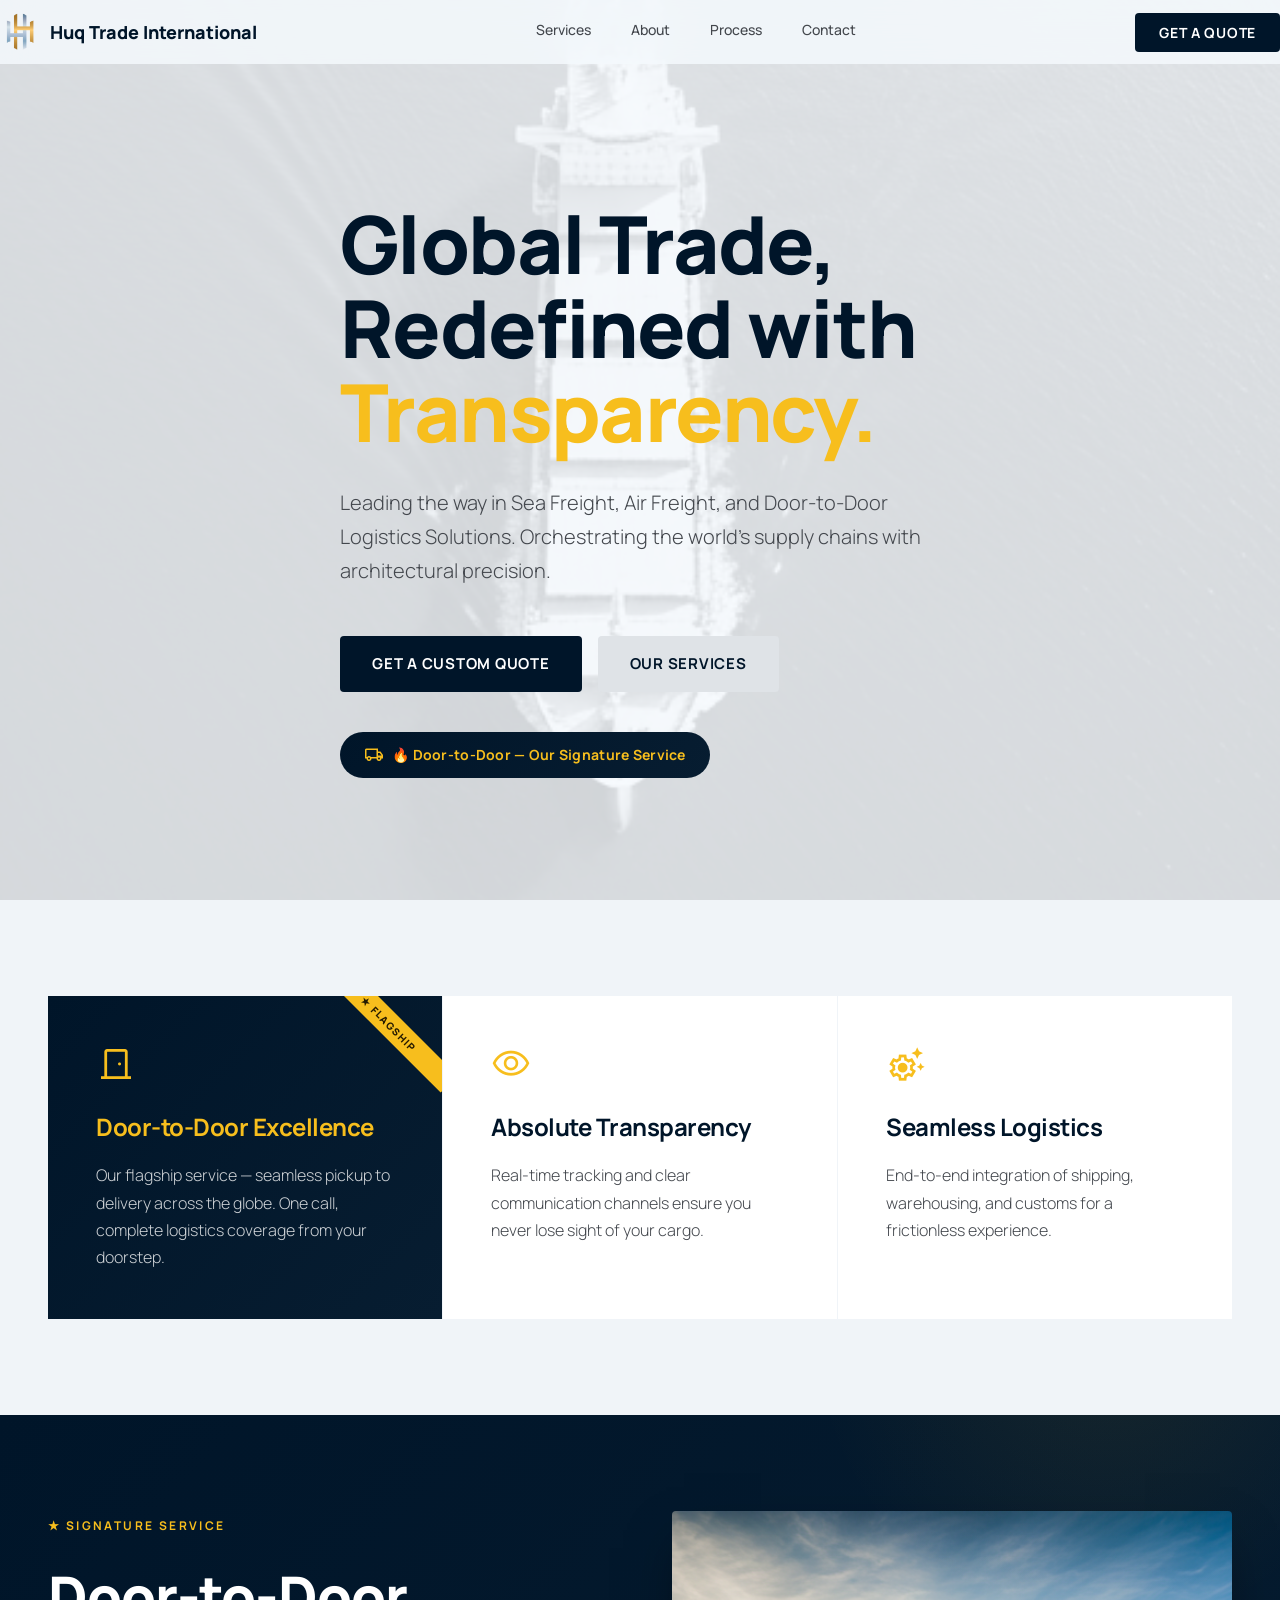
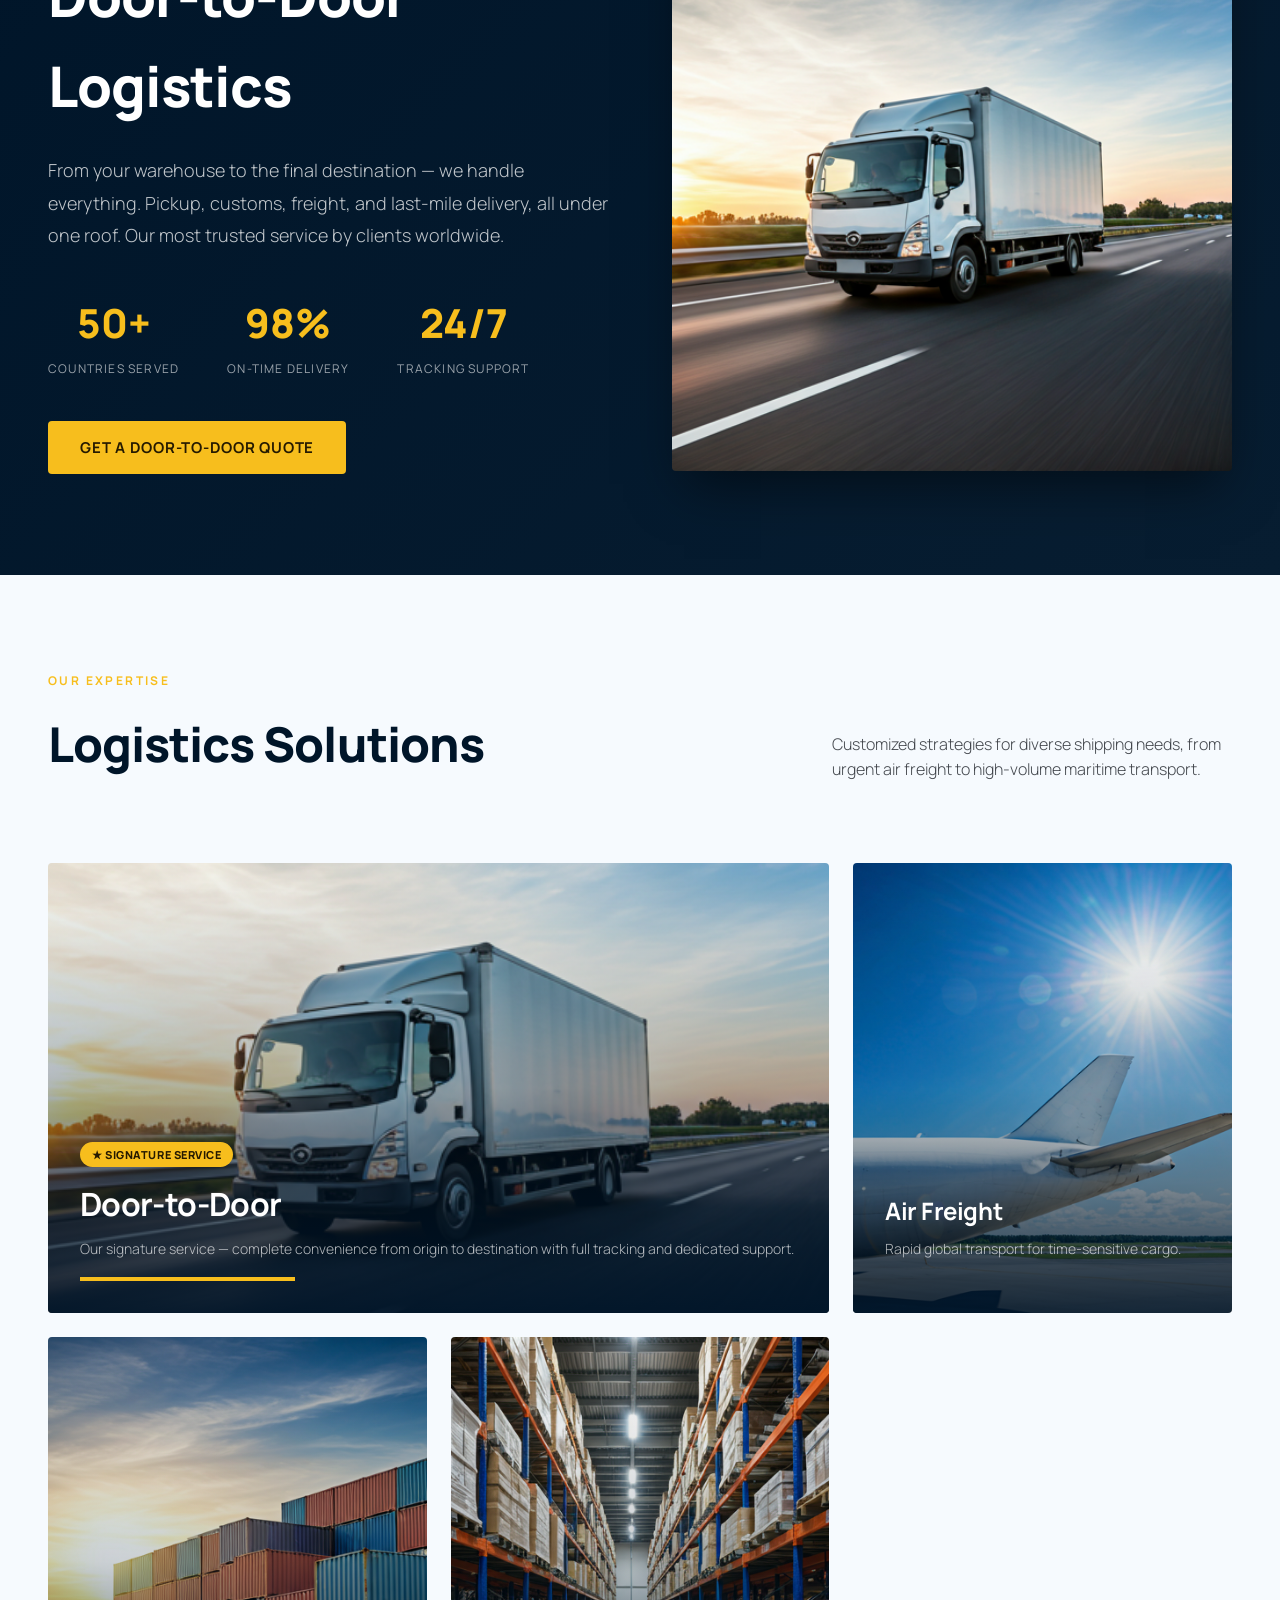
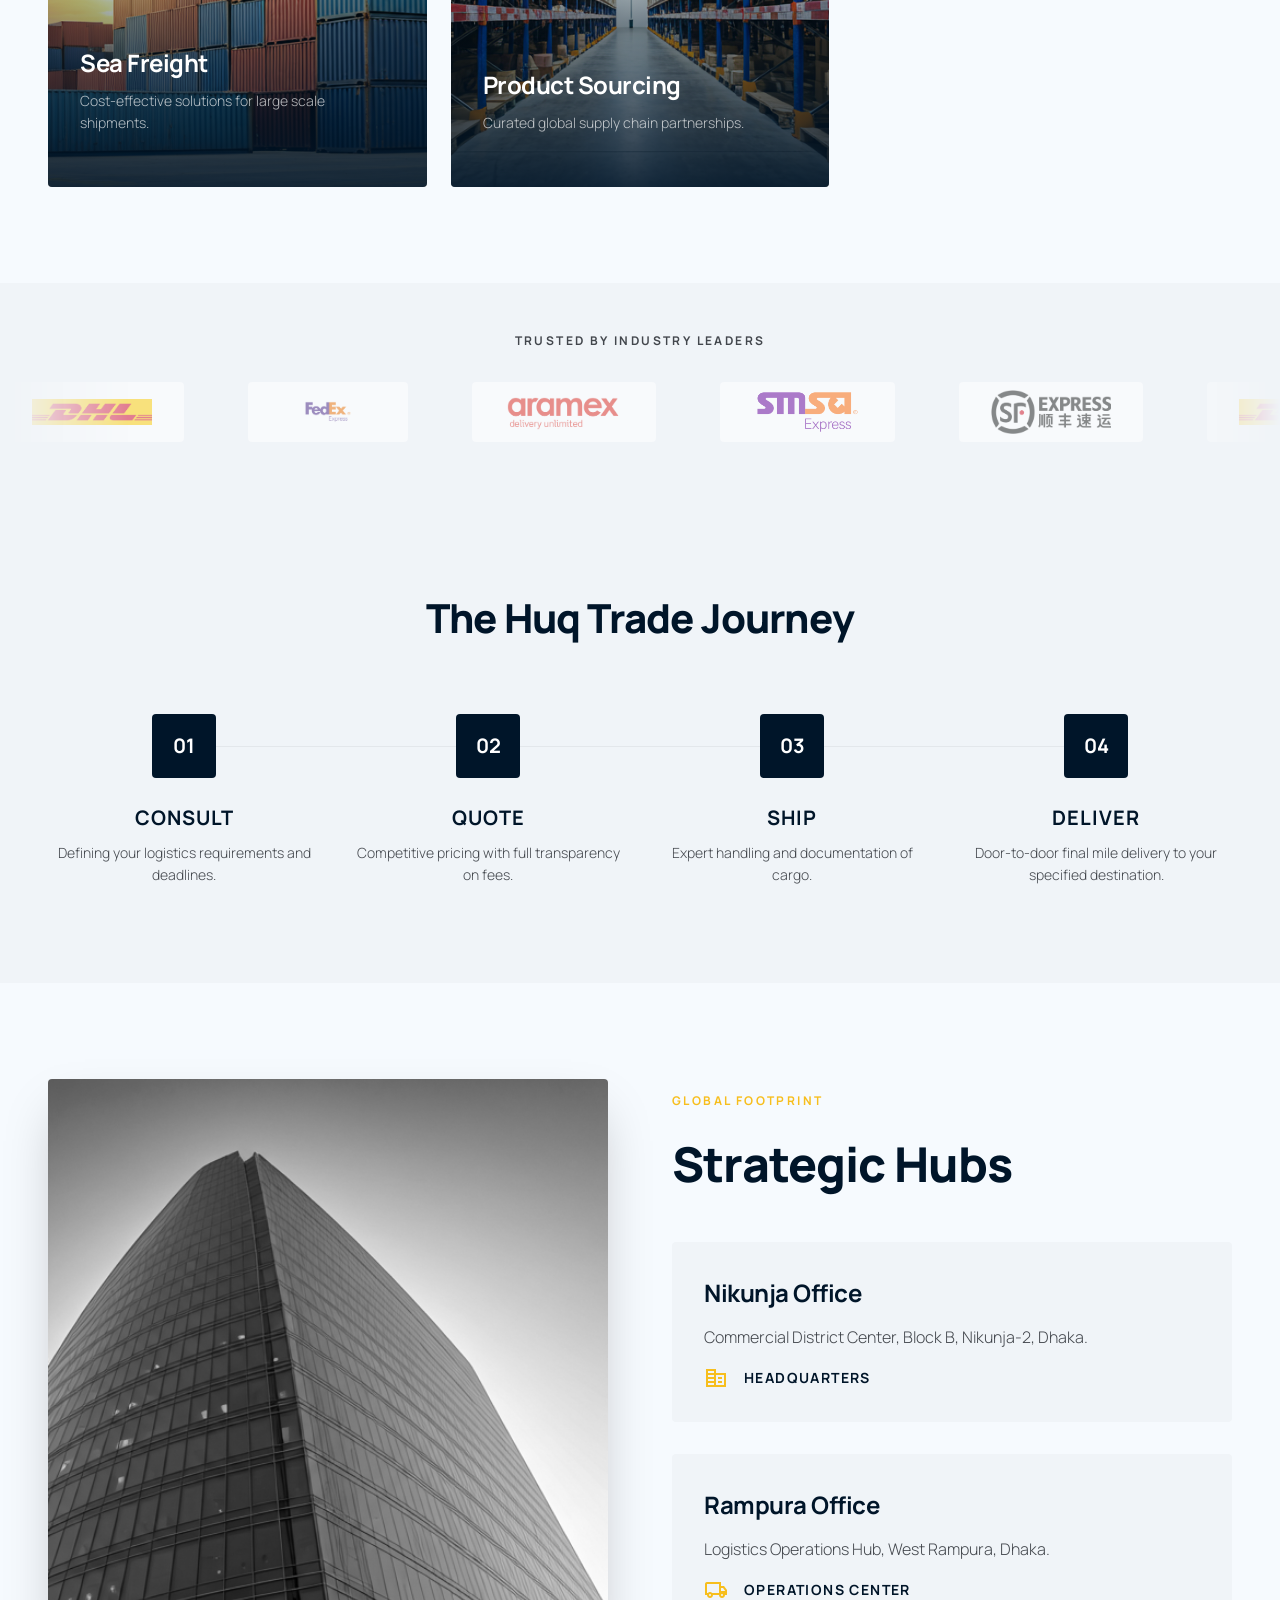
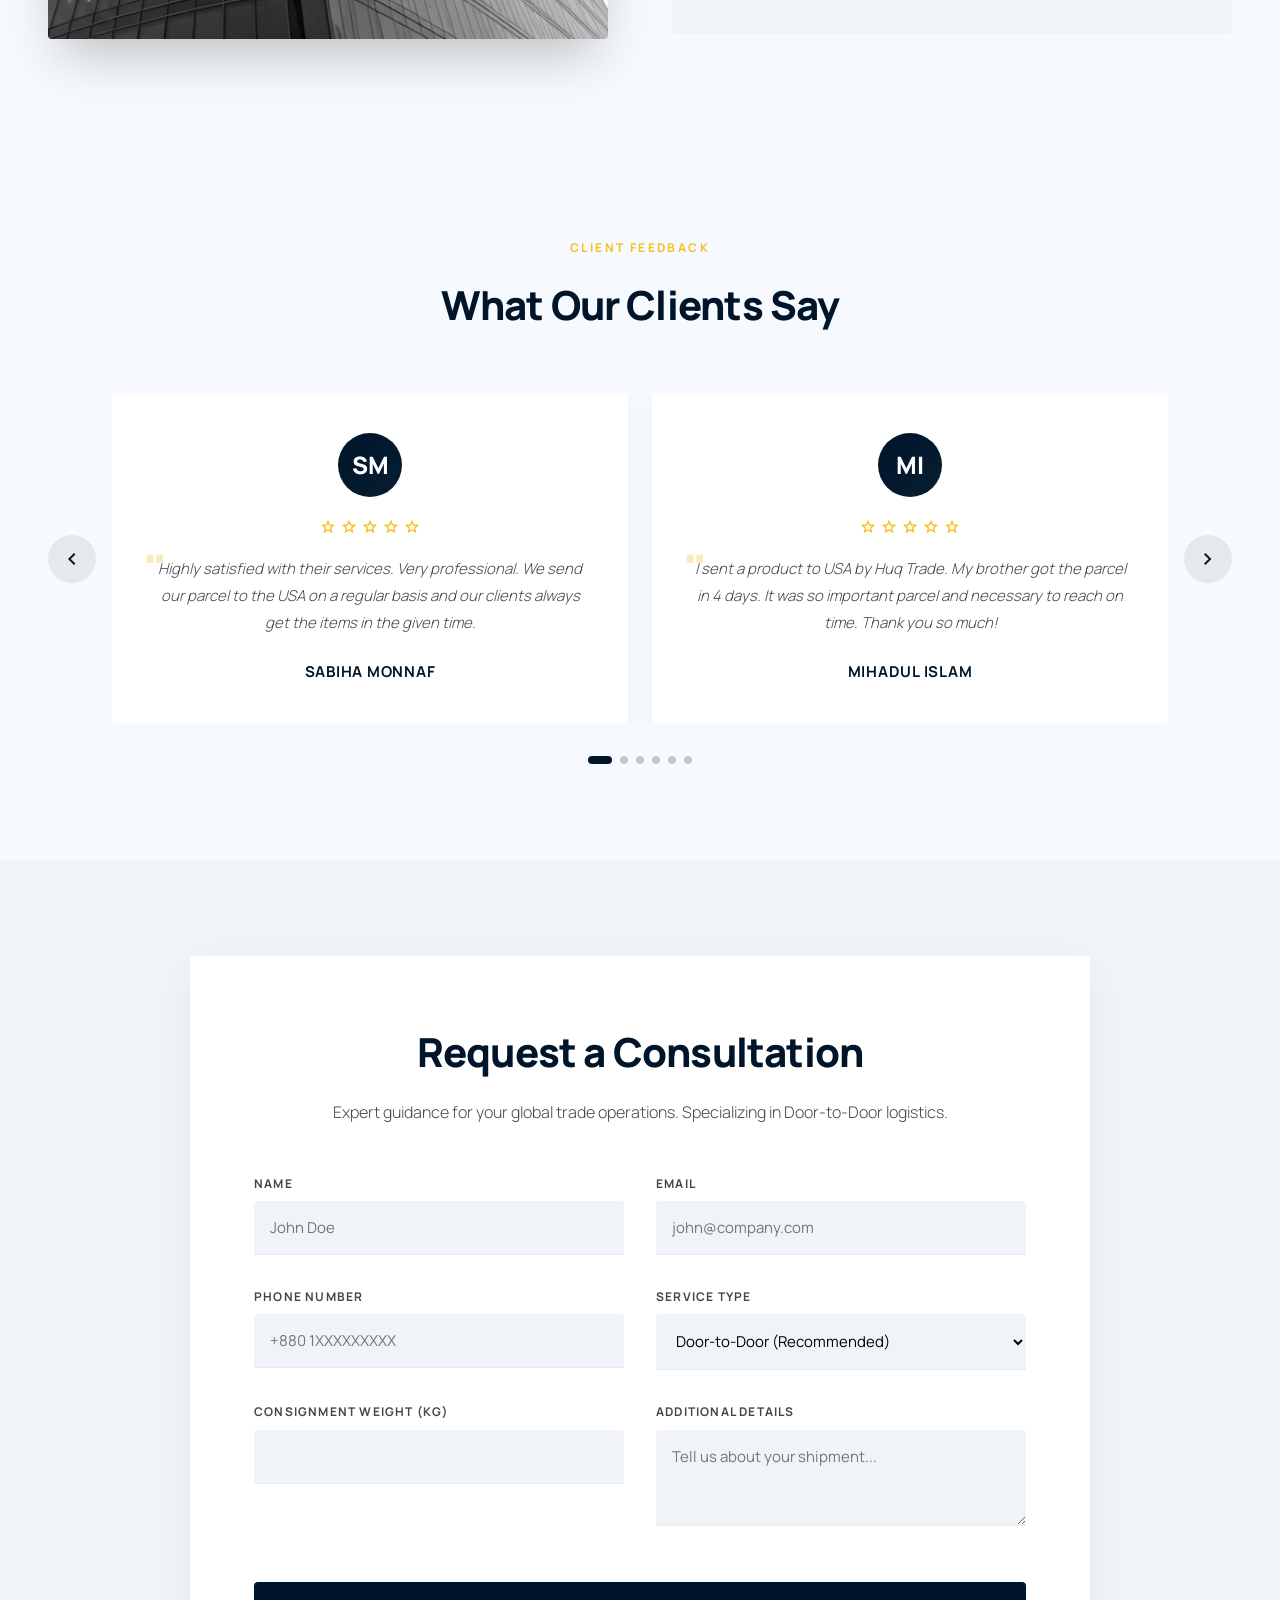
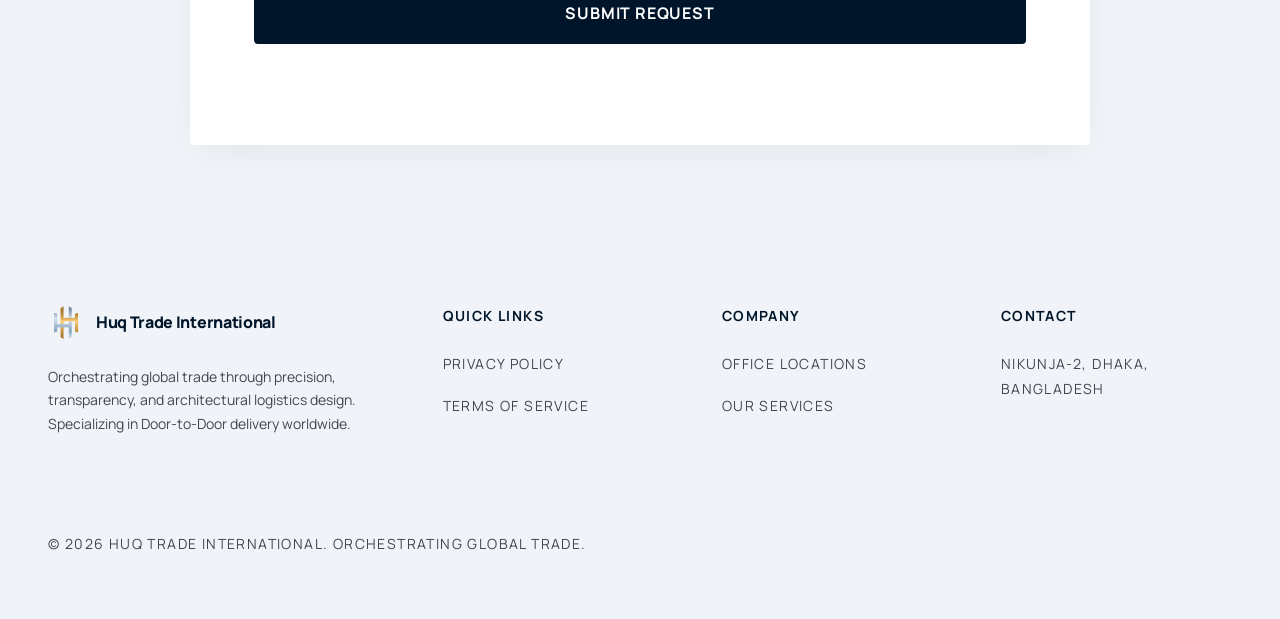
==== commit 59d80a6a: "Testimonials Section added" ====
--- a/index.html
+++ b/index.html
@@ -149,6 +149,32 @@
         </div>
     </section>
 
+    <!-- Testimonials Section -->
+    <section class="testimonials-section" id="testimonials">
+        <div class="container">
+            <div class="testimonials-header">
+                <span class="badge" data-content="testimonials-badge">Client Feedback</span>
+                <h2 data-content="testimonials-title">What Our Clients Say</h2>
+            </div>
+            <div class="testimonials-carousel">
+                <button class="carousel-arrow carousel-prev" aria-label="Previous">
+                    <span class="material-symbols-outlined">chevron_left</span>
+                </button>
+                <div class="carousel-viewport">
+                    <div class="carousel-track">
+                        <!-- Populated by JS -->
+                    </div>
+                </div>
+                <button class="carousel-arrow carousel-next" aria-label="Next">
+                    <span class="material-symbols-outlined">chevron_right</span>
+                </button>
+            </div>
+            <div class="carousel-dots">
+                <!-- Populated by JS -->
+            </div>
+        </div>
+    </section>
+
     <!-- Contact Section -->
     <section class="contact-section" id="contact">
         <div class="container">
--- a/style.css
+++ b/style.css
@@ -646,6 +646,14 @@
   opacity: 1;
 }
 
+.partner-logo img {
+  max-width: 120px;
+  max-height: 50px;
+  width: auto;
+  height: auto;
+  object-fit: contain;
+}
+
 @keyframes scroll-partners {
   0% { transform: translateX(0); }
   100% { transform: translateX(-50%); }
@@ -779,6 +787,163 @@
 
 .hub-tag .material-symbols-outlined {
   color: var(--tertiary);
+}
+
+/* =====================
+   TESTIMONIALS
+   ===================== */
+.testimonials-section {
+  padding: 6rem 0;
+}
+
+.testimonials-header {
+  text-align: center;
+  margin-bottom: 3.5rem;
+}
+
+.testimonials-header h2 {
+  font-size: 2.5rem;
+  font-weight: 900;
+}
+
+.testimonials-carousel {
+  position: relative;
+  display: flex;
+  align-items: center;
+  gap: 1rem;
+}
+
+.carousel-viewport {
+  overflow: hidden;
+  flex: 1;
+}
+
+.carousel-track {
+  display: flex;
+  gap: 1.5rem;
+  transition: transform 0.5s cubic-bezier(0.25, 0.1, 0.25, 1);
+}
+
+.testimonial-card {
+  flex: 0 0 calc(50% - 0.75rem);
+  background-color: var(--surface-container-lowest);
+  padding: 2.5rem;
+  border-radius: var(--radius);
+  text-align: center;
+  box-shadow: 0 4px 20px rgba(0, 0, 0, 0.04);
+  transition: var(--transition);
+}
+
+.testimonial-card:hover {
+  box-shadow: 0 8px 30px rgba(0, 0, 0, 0.08);
+  transform: translateY(-2px);
+}
+
+.testimonial-avatar {
+  width: 64px;
+  height: 64px;
+  border-radius: 50%;
+  margin: 0 auto 1.25rem;
+  display: flex;
+  align-items: center;
+  justify-content: center;
+  font-size: 1.5rem;
+  font-weight: 800;
+  color: var(--on-primary);
+  background: linear-gradient(135deg, var(--primary), var(--primary-container));
+}
+
+.testimonial-rating {
+  display: flex;
+  justify-content: center;
+  gap: 0.2rem;
+  margin-bottom: 1.25rem;
+}
+
+.testimonial-star {
+  color: var(--tertiary);
+  font-size: 1.125rem;
+}
+
+.testimonial-star.empty {
+  color: var(--outline-variant);
+}
+
+.testimonial-text {
+  color: var(--on-surface-variant);
+  font-size: 0.9375rem;
+  font-weight: 300;
+  line-height: 1.8;
+  margin-bottom: 1.5rem;
+  font-style: italic;
+  position: relative;
+}
+
+.testimonial-text::before {
+  content: '"';
+  position: absolute;
+  top: -0.5rem;
+  left: -0.5rem;
+  font-size: 3rem;
+  color: var(--tertiary);
+  opacity: 0.3;
+  font-style: normal;
+  font-weight: 900;
+  line-height: 1;
+}
+
+.testimonial-name {
+  font-size: 0.9375rem;
+  font-weight: 700;
+  color: var(--primary);
+  text-transform: uppercase;
+  letter-spacing: 0.05em;
+}
+
+/* Carousel arrows */
+.carousel-arrow {
+  width: 48px;
+  height: 48px;
+  border-radius: 50%;
+  border: none;
+  background-color: var(--surface-container-high);
+  color: var(--primary);
+  cursor: pointer;
+  display: flex;
+  align-items: center;
+  justify-content: center;
+  transition: var(--transition);
+  flex-shrink: 0;
+}
+
+.carousel-arrow:hover {
+  background-color: var(--primary);
+  color: var(--on-primary);
+}
+
+/* Carousel dots */
+.carousel-dots {
+  display: flex;
+  justify-content: center;
+  gap: 0.5rem;
+  margin-top: 2rem;
+}
+
+.carousel-dot {
+  width: 8px;
+  height: 8px;
+  border-radius: 50%;
+  border: none;
+  background-color: var(--outline-variant);
+  cursor: pointer;
+  padding: 0;
+  transition: var(--transition);
+}
+
+.carousel-dot.active {
+  background-color: var(--primary);
+  width: 24px;
+  border-radius: 4px;
 }
 
 /* =====================
@@ -1021,6 +1186,10 @@
   .footer-grid {
     grid-template-columns: 1fr 1fr;
   }
+
+  .testimonial-card {
+    flex: 0 0 calc(50% - 0.75rem);
+  }
 }
 
 /* =====================
@@ -1071,6 +1240,14 @@
 
   .contact-card { padding: 2rem; }
 
+  .testimonial-card {
+    flex: 0 0 100%;
+  }
+
+  .carousel-arrow { display: none; }
+
+  .testimonials-carousel { gap: 0; }
+
   .footer-grid { grid-template-columns: 1fr; }
 
   .footer-bottom { text-align: center; }
